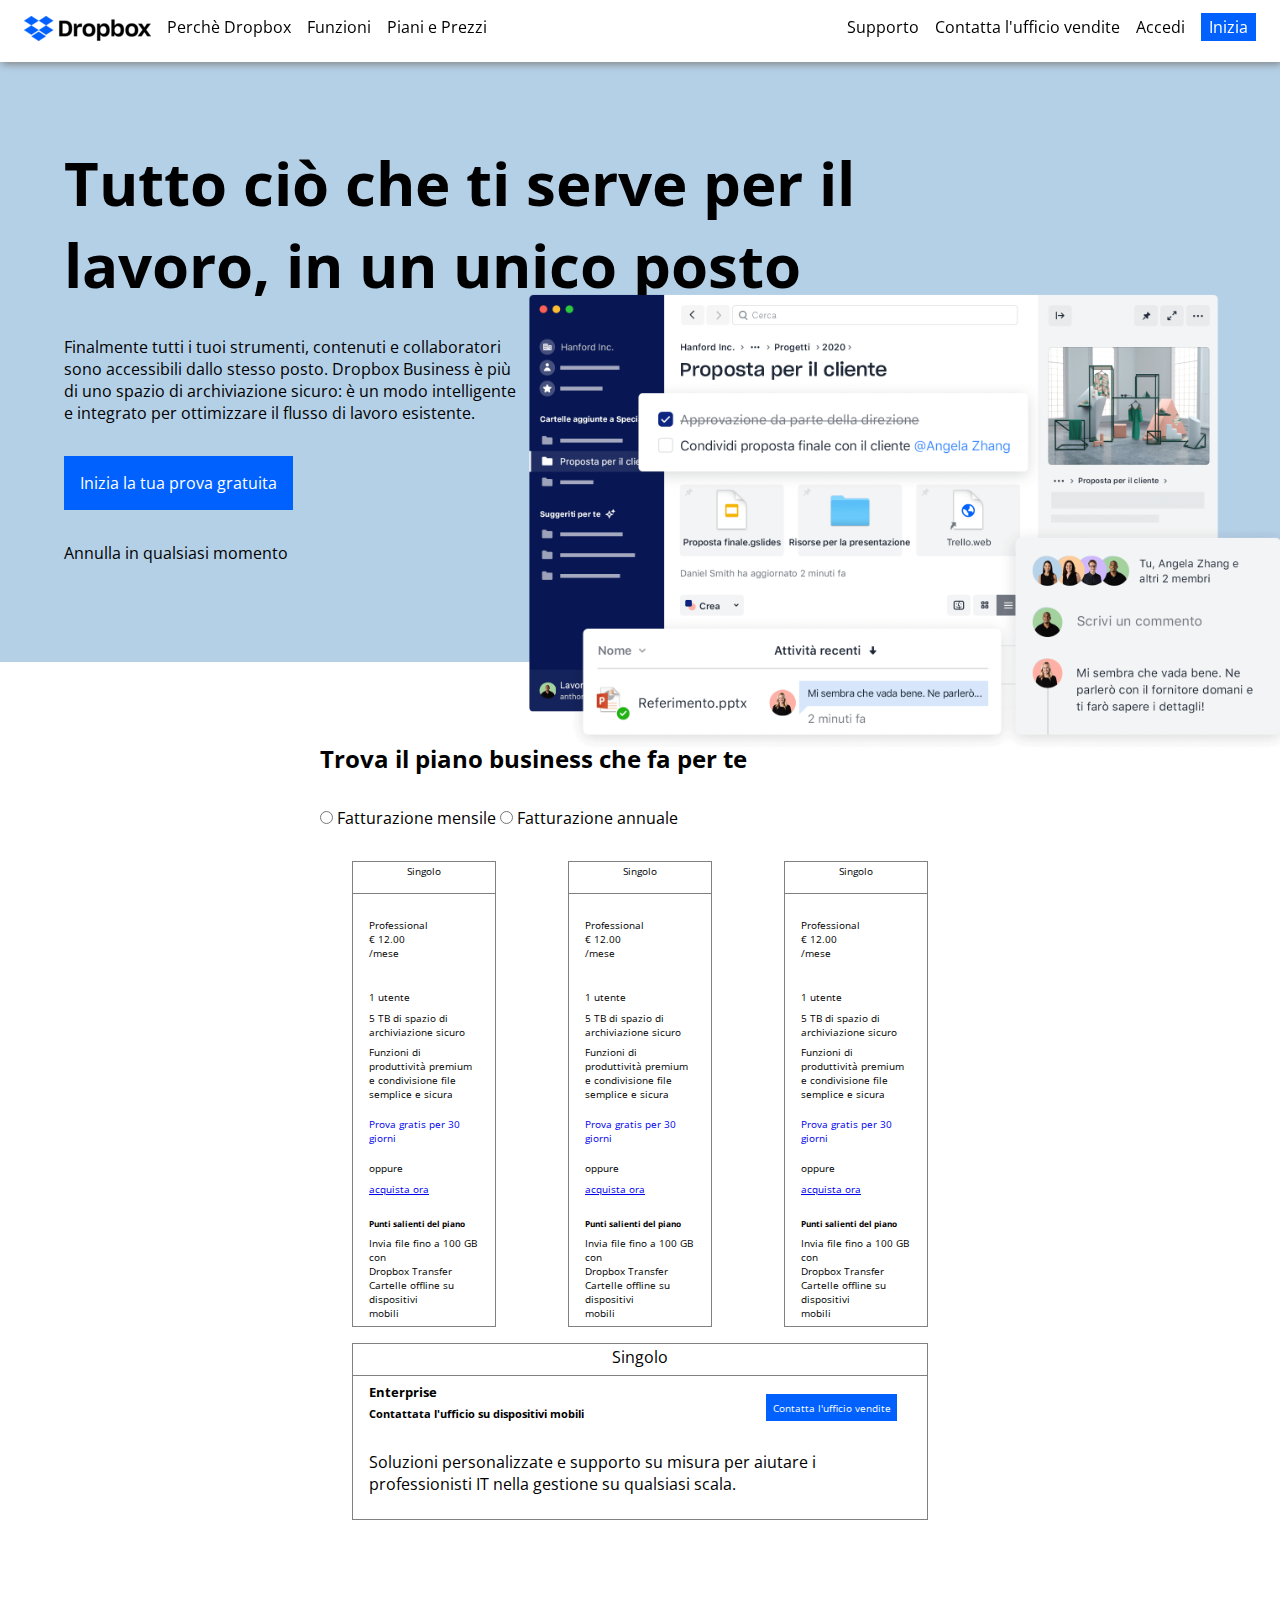
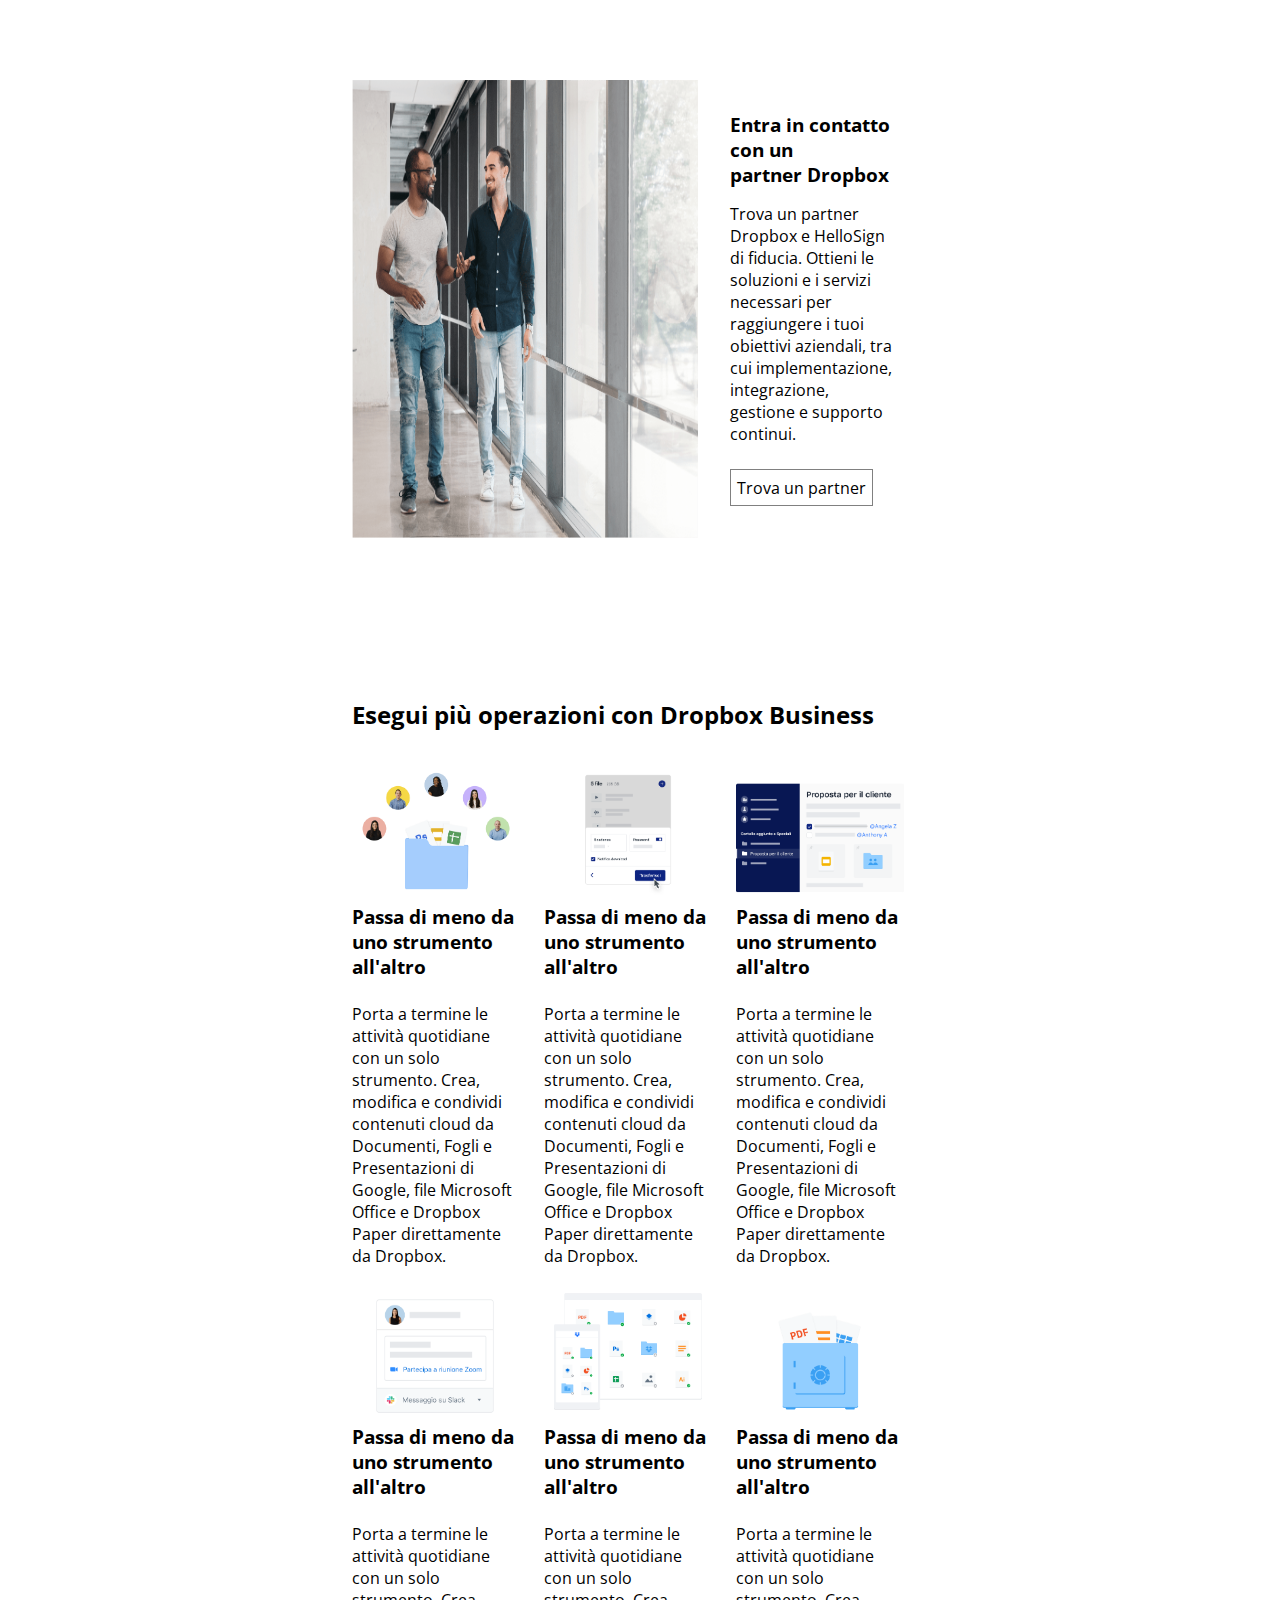
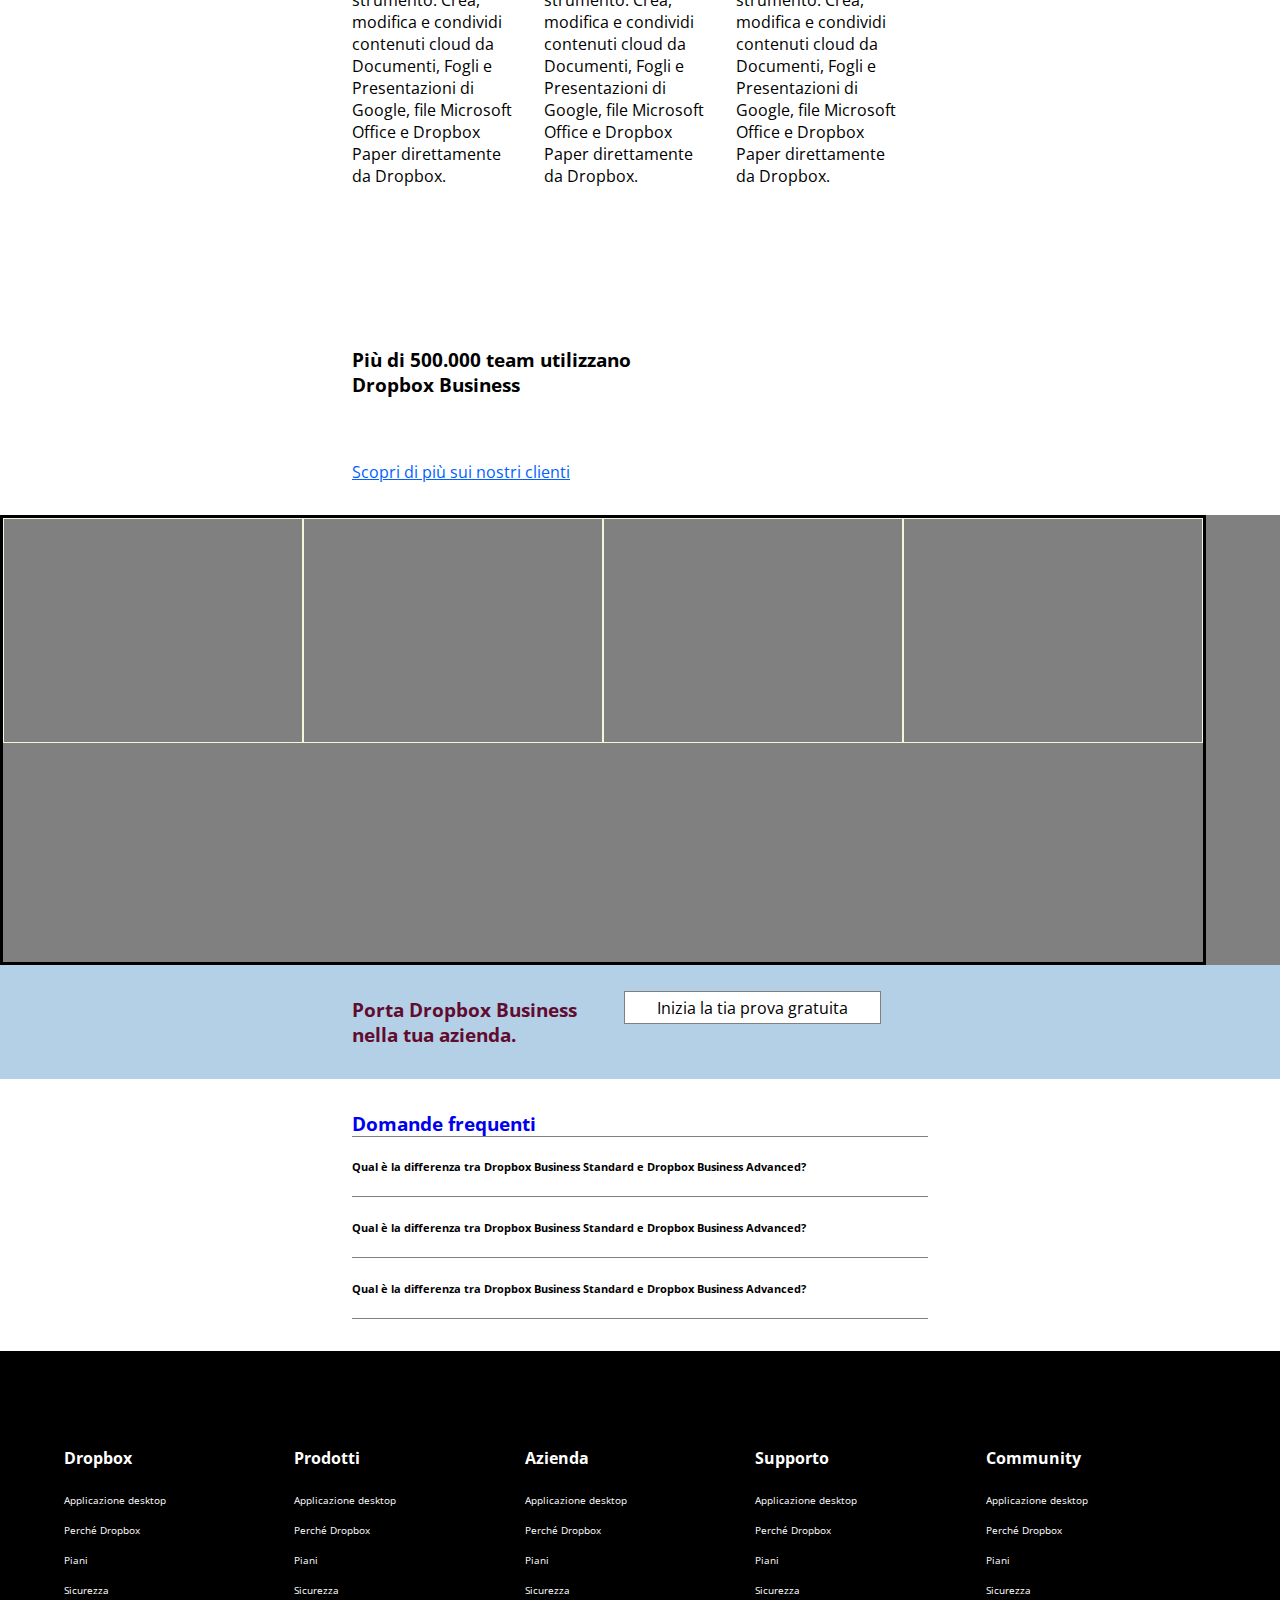
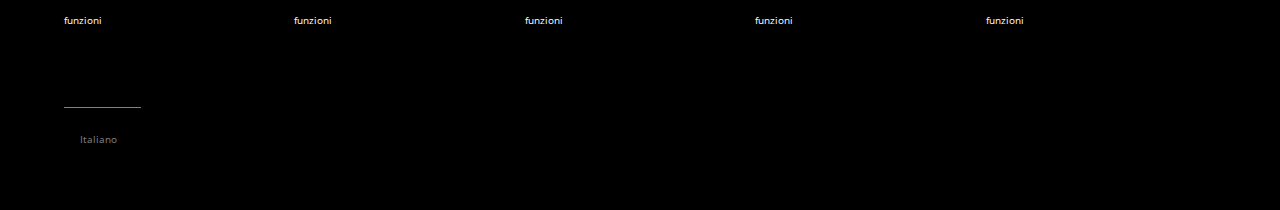
==== index.html @ c78cfcb3 "main🚩🧩✨_ better than previus worse than next (HOPEfully🌻)" ====
<!DOCTYPE html>
<html lang="en">
    <head>
        <meta charset="UTF-8">
        <meta http-equiv="X-UA-Compatible" content="IE=edge">
        <meta name="viewport" content="width=device-width, initial-scale=1.0">
        <link rel="preconnect" href="https://fonts.gstatic.com">
        <link
            href="https://fonts.googleapis.com/css2?family=Open+Sans:ital,wght@0,400;0,700;0,800;1,400&amp;display=swap"
            rel="stylesheet">
        <link rel="stylesheet"
            href="https://cdnjs.cloudflare.com/ajax/libs/font-awesome/6.3.0/css/all.min.css"
            integrity="sha512-SzlrxWUlpfuzQ+pcUCosxcglQRNAq/DZjVsC0lE40xsADsfeQoEypE+enwcOiGjk/bSuGGKHEyjSoQ1zVisanQ=="
            crossorigin="anonymous" referrerpolicy="no-referrer" />
        <link rel="stylesheet" href="./css/style.css">
        <title>Document</title>
    </head>
    <body class="">
        <header id="app_header">
            <div class="container-linkmenu d-flex">

                <nav class="menu-lf">
                    <ul class="listline d-flex">
                        <li><div class="logo">
                                <img src="./assets/img/logo-small.png" alt="">
                            </div></li>
                        <li class="underline"><a href="#">Perchè Dropbox</a></li>
                        <li class="underline"><a href="#">Funzioni</a></li>
                        <li class="underline"><a href="#">Piani e Prezzi</a></li>
                    </ul>
                </nav>
                <!-- menu left -->
                <nav class="menu-rg">
                    <ul class="listline d-flex">
                        <li class="underline"><a href="#">Supporto</a></li>
                        <li class="underline"><a href="#">Contatta l'ufficio
                                vendite</a></li>
                        <li class="underline"><a href="#">Accedi</a></li>
                        <li class="underline"><a href="#" class="btn-blue">Inizia</a></li>
                    </ul>

                </nav>
                <!-- menu right -->
            </div>
        </header>
        <!-- /#app_header -->

        <main id="app_main">
            <section class="jumbocolor">
                <div class="jumbotron">
                    <div class="one_place">
                        <h1>Tutto ciò che ti
                            serve per il <br>
                            lavoro, in un
                            unico posto</h1>
                    </div>
                    <!-- 1st title  -->

                    <div class="w40"><!-- container jumbotron and -->
                        <p>
                            Finalmente tutti i tuoi
                            strumenti, contenuti e
                            collaboratori sono accessibili
                            dallo stesso posto. Dropbox
                            Business è più di uno spazio
                            di archiviazione sicuro: è un
                            modo intelligente e
                            integrato per ottimizzare il
                            flusso di lavoro esistente.
                        </p>
                    </div>
                    <!-- w40 -->

                    <div class="call_to_action">
                        <a href="#" class="jumbobtn">
                            Inizia la tua prova gratuita
                        </a>
                        <a href="#" class="jumbolink">
                            Annulla in qualsiasi
                            momento
                        </a>
                    </div>
                    
                    <a href="#jumbolink"><i class="fas fa-arrow-down fa-3x fa-fw"></i></a>

                    <div class="w60">
                        <img src="./assets/img/jumbo.png" alt="">
                    </div>

                </div>
                <!-- jumbotron -->


            </section>

            <section class="business_plan">
                <nav class="choise_barr">
                    <h2>Trova il piano business che fa per te</h2>
                    <form class="btn_radio">
                        <input type="radio" value="HTML">
                        <label>Fatturazione mensile</label>
                        <input type="radio">
                        <label>Fatturazione annuale</label>
                    </form>
                </nav>
                <!-- choise radio button -->
            </section>
            <!-- section business plan -->

            <section class="business_cards">

                <div class="row">
                    <div class="col4">
                        <div class="card_4">
                            <div class="up_banner">
                                <ul>
                                    <li><i class="fa-solid fa-user"></i></li>
                                    <li>Singolo</li>
                                </ul>
                            </div>
                            <!-- up_banner -->

                            <div class="card_title">
                                <ul>
                                    <li>Professional</li>
                                    <li>€ 12.00</li>
                                    <li>/mese</li>
                                </ul>
                            </div>

                            <div class="middle_banner">
                                <ul>
                                    <li>1 utente</li>
                                    <li>5 TB di spazio di
                                        archiviazione sicuro
                                    </li>
                                    <li>Funzioni di
                                        produttività
                                        premium e
                                        condivisione file
                                        semplice e sicura
                                    </li>
                                </ul>

                                <div class="btn_card">
                                    <a href="#" class="btn btn-blue">Prova
                                        gratis per 30 giorni</a>
                                </div>

                                <div class="buy_now">
                                    <ul>
                                        <li>oppure</li>
                                        <li><a href="#">acquista ora</a></li>
                                        <li><div class="grayline"></div></li>
                                    </ul>
                                </div>
                            </div>
                            <!-- middle banner -->

                            <div class="points_plan">
                                <h5>Punti salienti del piano</h5>
                                <ul>
                                    <li>Invia file fino a 100 GB con <br>
                                        Dropbox Transfer</li>
                                    <li>Cartelle offline su dispositivi <br>
                                        mobili</li>
                                </ul>
                            </div>
                        </div>
                    </div>

                    <div class="col4">
                        <div class="card_4">
                            <div class="up_banner">
                                <ul>
                                    <li><i class="fa-solid fa-user"></i></li>
                                    <li>Singolo</li>
                                </ul>
                            </div>
                            <!-- up_banner -->

                            <div class="card_title">
                                <ul>
                                    <li>Professional</li>
                                    <li>€ 12.00</li>
                                    <li>/mese</li>
                                </ul>
                            </div>

                            <div class="middle_banner">
                                <ul>
                                    <li>1 utente</li>
                                    <li>5 TB di spazio di
                                        archiviazione sicuro
                                    </li>
                                    <li>Funzioni di
                                        produttività
                                        premium e
                                        condivisione file
                                        semplice e sicura
                                    </li>
                                </ul>

                                <div class="btn_card">
                                    <a href="#" class="btn btn-blue">Prova
                                        gratis per 30 giorni</a>
                                </div>

                                <div class="buy_now">
                                    <ul>
                                        <li>oppure</li>
                                        <li><a href="#">acquista ora</a></li>
                                        <li><div class="grayline"></div></li>
                                    </ul>
                                </div>
                            </div>
                            <!-- middle banner -->

                            <div class="points_plan">
                                <h5>Punti salienti del piano</h5>
                                <ul>
                                    <li>Invia file fino a 100 GB con <br>
                                        Dropbox Transfer</li>
                                    <li>Cartelle offline su dispositivi <br>
                                        mobili</li>
                                </ul>
                            </div>

                        </div>
                    </div>

                    <div class="col4">
                        <div class="card_4">
                            <div class="up_banner">
                                <ul>
                                    <li><i class="fa-solid fa-user"></i></li>
                                    <li>Singolo</li>
                                </ul>
                            </div>
                            <!-- up_banner -->

                            <div class="card_title">
                                <ul>
                                    <li>Professional</li>
                                    <li>€ 12.00</li>
                                    <li>/mese</li>
                                </ul>
                            </div>

                            <div class="middle_banner">
                                <ul>
                                    <li>1 utente</li>
                                    <li>5 TB di spazio di
                                        archiviazione sicuro
                                    </li>
                                    <li>Funzioni di
                                        produttività
                                        premium e
                                        condivisione file
                                        semplice e sicura
                                    </li>
                                </ul>

                                <div class="btn_card">
                                    <a href="#" class="btn btn-blue">Prova
                                        gratis per 30 giorni</a>
                                </div>

                                <div class="buy_now">
                                    <ul>
                                        <li>oppure</li>
                                        <li><a href="#">acquista ora</a></li>
                                        <li><div class="grayline"></div></li>
                                    </ul>
                                </div>
                            </div>
                            <!-- middle banner -->

                            <div class="points_plan">
                                <h5>Punti salienti del piano</h5>
                                <ul>
                                    <li>Invia file fino a 100 GB con <br>
                                        Dropbox Transfer</li>
                                    <li>Cartelle offline su dispositivi <br>
                                        mobili</li>
                                </ul>
                            </div>

                        </div>
                    </div>

                    <div class="col12">
                        <div class="card_12">
                            <div class="up_banner">
                                <ul>
                                    <li><i class="fa-solid fa-user"></i></li>
                                    <li>Singolo</li>
                                </ul>
                            </div>
                            <!-- up_banner -->

                            <div class="middle_banner">
                                <ul>
                                    <li><h5>Enterprise</h5></li>
                                    <li><div class="call_to_action">
                                            <a href="#" class="enterprise_btn">
                                                Contatta l'ufficio vendite
                                            </a>
                                        </div></li>
                                    <li><h6>Contattata l'ufficio su dispositivi
                                            mobili</h6>
                                    </li>
                                </ul>

                            </div>

                            <div class="solutions">Soluzioni personalizzate e
                                supporto su misura per aiutare i
                                professionisti IT nella gestione su qualsiasi
                                scala.
                            </div>
                        </div>
                    </div>
                </div>
                <!-- GRID -->

                <div class="partner d-flex">
                    <img src="./assets/img/partner.png" alt="">
                    <div id="jumbolink">
                        <h3>Entra in contatto con un<br> partner Dropbox</h3>
                        <span>
                            Trova un partner
                            Dropbox e HelloSign di
                            fiducia. Ottieni le
                            soluzioni e i servizi
                            necessari per
                            raggiungere i tuoi
                            obiettivi aziendali, tra cui
                            implementazione,
                            integrazione, gestione e
                            supporto continui.
                        </span>
                        <a href="#" class="partner_btn">
                            Trova un partner
                        </a>
                    </div>
                </div>

                <section class="operation_db">
                    <h2>Esegui più operazioni con Dropbox Business</h2>
                    <div class="more_operations d-flex">
                        <div class="pass_less">
                            <div class="card_pl">
                                <div>
                                    <img
                                        src="./assets/img/business-feature-switching-tools.png"
                                        alt="">
                                </div>
                                <h3>Passa di meno da
                                    uno strumento
                                    all'altro
                                </h3>
                                <p>Porta a termine le attività
                                    quotidiane con un solo
                                    strumento. Crea, modifica e
                                    condividi contenuti cloud da
                                    Documenti, Fogli e
                                    Presentazioni di Google, file
                                    Microsoft Office e Dropbox
                                    Paper direttamente da
                                    Dropbox.
                                </p>
                            </div>
                        </div>
                        <!-- 1st column -->

                        <div class="pass_less">
                            <div class="card_pl">
                                <div>
                                    <img
                                        src="./assets/img/business-feature-send-files-it.png"
                                        alt="">
                                </div>
                                <h3>Passa di meno da
                                    uno strumento
                                    all'altro
                                </h3>
                                <p>Porta a termine le attività
                                    quotidiane con un solo
                                    strumento. Crea, modifica e
                                    condividi contenuti cloud da
                                    Documenti, Fogli e
                                    Presentazioni di Google, file
                                    Microsoft Office e Dropbox
                                    Paper direttamente da
                                    Dropbox.
                                </p>
                            </div>
                        </div>
                        <!-- 2nd column -->

                        <div class="pass_less">
                            <div class="card_pl">
                                <div>
                                    <img
                                        src="./assets/img/business-feature-coordinate-it.png"
                                        alt="">
                                </div>
                                <h3>Passa di meno da
                                    uno strumento
                                    all'altro
                                </h3>
                                <p>Porta a termine le attività
                                    quotidiane con un solo
                                    strumento. Crea, modifica e
                                    condividi contenuti cloud da
                                    Documenti, Fogli e
                                    Presentazioni di Google, file
                                    Microsoft Office e Dropbox
                                    Paper direttamente da
                                    Dropbox.
                                </p>
                            </div>
                        </div>
                        <!-- 3rd column -->

                        <div class="pass_less">
                            <div class="card_pl">
                                <div>
                                    <img
                                        src="./assets/img/business-feature-integrations-it.png"
                                        alt="">
                                </div>
                                <h3>Passa di meno da
                                    uno strumento
                                    all'altro
                                </h3>
                                <p>Porta a termine le attività
                                    quotidiane con un solo
                                    strumento. Crea, modifica e
                                    condividi contenuti cloud da
                                    Documenti, Fogli e
                                    Presentazioni di Google, file
                                    Microsoft Office e Dropbox
                                    Paper direttamente da
                                    Dropbox.
                                </p>
                            </div>
                        </div>
                        <!-- 4th column -->

                        <div class="pass_less">
                            <div class="card_pl">
                                <div>
                                    <img
                                        src="./assets/img/business-feature-multi-device.png"
                                        alt="">
                                </div>
                                <h3>Passa di meno da
                                    uno strumento
                                    all'altro
                                </h3>
                                <p>Porta a termine le attività
                                    quotidiane con un solo
                                    strumento. Crea, modifica e
                                    condividi contenuti cloud da
                                    Documenti, Fogli e
                                    Presentazioni di Google, file
                                    Microsoft Office e Dropbox
                                    Paper direttamente da
                                    Dropbox.
                                </p>
                            </div>
                        </div>
                        <!-- 5th column -->

                        <div class="pass_less">
                            <div class="card_pl">
                                <div>
                                    <img
                                        src="./assets/img/business-feature-security.png"
                                        alt="">
                                </div>
                                <h3>Passa di meno da
                                    uno strumento
                                    all'altro
                                </h3>
                                <p>Porta a termine le attività
                                    quotidiane con un solo
                                    strumento. Crea, modifica e
                                    condividi contenuti cloud da
                                    Documenti, Fogli e
                                    Presentazioni di Google, file
                                    Microsoft Office e Dropbox
                                    Paper direttamente da
                                    Dropbox.
                                </p>
                            </div>
                        </div>
                        <!-- 6th column -->
                    </div>
                </section>


                <div class="fivehundredthousen_team">
                    <ul class="listline">
                        <li><h3>Più di 500.000 team
                                utilizzano <br> Dropbox Business</h3></li>
                        <li><a href="#">Scopri di più sui nostri clienti</a></li>
                    </ul>
                </div>
                <!-- banner 500.000 team -->

            </section>
            <!-- section business cards -->

            <section class="brands_card">

                <section class="brands_lf d-flex">
                    <div class="left_bn">
                        <div></div>
                    </div>
                    <div class="left_bn">
                        <div></div>
                    </div>
                    <div class="left_bn">
                        <div></div>
                    </div>
                    <div class="left_bn">
                        <div></div>
                    </div>
                </section>

            </section>







            <section class="jumbottom">
                <div class="brands">
                    <div class="brand">
                        <div class="square">

                        </div>
                    </div>
                </div>

            </section>
            <!-- jumbottom brands -->

            <section class="bring_db">

                <div class="business_cards your_company d-flex">
                    <h3>Porta Dropbox
                        Business <br> nella
                        tua azienda.
                    </h3>
                    <div class="company_btn">
                        <a href="#" class="">Inizia la tia prova
                            gratuita
                        </div>
                    </div>

                </section>
                <!-- underBRANDs -->

                <section class="business_cards">
                    <div class="dropdown">
                        <h3>Domande frequenti</h3>

                        <div class="fst_dd">
                            <div class="front d-flex">
                                <div><h5>Qual è la differenza tra Dropbox
                                        Business
                                        Standard e Dropbox Business Advanced?</h5></div>
                                <div><i class="fa-sharp fa-solid
                                        fa-chevron-down"></i></div>
                            </div>
                            <!--1st DROPDOWNmenu -->

                            <div class="hover_fst_dd">
                                <div class="fst_dd">
                                    <div><h5>Qual è la differenza tra Dropbox
                                            Business
                                            Standard e Dropbox Business
                                            Advanced?</h5></div>
                                    <div><i class="fa-solid fa-chevron-up"></i></div>
                                </div>
                                <div>
                                    Lorem, ipsum dolor sit amet consectetur
                                    adipisicing elit. Reiciendis, mollitia
                                    omnis,
                                    fugit exercitationem modi quibusdam
                                    laudantium
                                    distinctio quos ex quia accusantium animi
                                    fugiat
                                    esse illo explicabo ratione sapiente error.
                                    Perspiciatis.
                                </div>
                            </div>
                        </div>
                        <!-- 1st HOVER -->

                        <div class="snd_dd">
                            <div class="front d-flex">
                                <div><h5>Qual è la differenza tra Dropbox
                                        Business
                                        Standard e Dropbox Business Advanced?</h5></div>
                                <div><i class="fa-sharp fa-solid
                                        fa-chevron-down"></i></div>
                            </div>
                            <!--1st DROPDOWNmenu -->

                            <div class="hover_snd_dd">
                                <div class="snd_dd">
                                    <div><h5>Qual è la differenza tra Dropbox
                                            Business
                                            Standard e Dropbox Business
                                            Advanced?</h5></div>
                                    <div><i class="fa-solid fa-chevron-up"></i></div>
                                </div>
                                <div>
                                    Lorem, ipsum dolor sit amet consectetur
                                    adipisicing elit. Reiciendis, mollitia
                                    omnis,
                                    fugit exercitationem modi quibusdam
                                    laudantium
                                    distinctio quos ex quia accusantium animi
                                    fugiat
                                    esse illo explicabo ratione sapiente error.
                                    Perspiciatis.
                                </div>
                            </div>
                        </div>
                        <!-- 2nd HOVER -->

                        <div class="trd_dd">
                            <div class="front d-flex">
                                <div><h5>Qual è la differenza tra Dropbox
                                        Business
                                        Standard e Dropbox Business Advanced?</h5></div>
                                <div><i class="fa-sharp fa-solid
                                        fa-chevron-down"></i></div>
                            </div>
                            <!--1st DROPDOWNmenu -->

                            <div class="hover_trd_dd">
                                <div class="trd_dd">
                                    <div><h5>Qual è la differenza tra Dropbox
                                            Business
                                            Standard e Dropbox Business
                                            Advanced?</h5></div>
                                    <div><i class="fa-solid fa-chevron-up"></i></div>
                                </div>
                                <div>
                                    Lorem, ipsum dolor sit amet consectetur
                                    adipisicing elit. Reiciendis, mollitia
                                    omnis,
                                    fugit exercitationem modi quibusdam
                                    laudantium
                                    distinctio quos ex quia accusantium animi
                                    fugiat
                                    esse illo explicabo ratione sapiente error.
                                    Perspiciatis.
                                </div>
                            </div>
                        </div>
                        <!-- 3rd HOVER -->

                    </div>
                </section>

            </main>
            <!-- /#app_main -->

            <footer id="app_footer">
                <section class="container_footer">
                    <div class="row">
                        <div class="col4">
                            <div class="item">
                                <h4>Dropbox</h4>
                                <ul class="listline">
                                    <li><a href="#"></a>Applicazione desktop</li>
                                    <li> <a href="#"></a>Perché Dropbox </li>
                                    <li> <a href="#"></a>Piani</li>
                                    <li><a href="#"></a>Sicurezza</li>
                                    <li><a href="#"></a>funzioni</li>
                                </ul>
                            </div>
                        </div>
                        <!-- 1st column -->
                        <div class="col4">
                            <div class="item">
                                <h4>Prodotti</h4>
                                <ul class="listline">
                                    <li><a href="#"></a>Applicazione desktop</li>
                                    <li> <a href="#"></a>Perché Dropbox </li>
                                    <li> <a href="#"></a>Piani</li>
                                    <li><a href="#"></a>Sicurezza</li>
                                    <li><a href="#"></a>funzioni</li>
                                </ul>
                            </div>
                        </div>
                        <!-- 2nd column -->

                        <div class="col4">
                            <div class="item">
                                <h4>Azienda</h4>
                                <ul class="listline">
                                    <li><a href="#"></a>Applicazione desktop</li>
                                    <li> <a href="#"></a>Perché Dropbox </li>
                                    <li> <a href="#"></a>Piani</li>
                                    <li><a href="#"></a>Sicurezza</li>
                                    <li><a href="#"></a>funzioni</li>
                                </ul>
                            </div>
                        </div>
                        <!-- 3rd column -->

                        <div class="col4">
                            <div class="item">
                                <h4>Supporto</h4>
                                <ul class="listline">
                                    <li><a href="#"></a>Applicazione desktop</li>
                                    <li> <a href="#"></a>Perché Dropbox </li>
                                    <li> <a href="#"></a>Piani</li>
                                    <li><a href="#"></a>Sicurezza</li>
                                    <li><a href="#"></a>funzioni</li>
                                </ul>
                            </div>
                        </div>
                        <!-- 4th column -->

                        <div class="col4">
                            <div class="item">
                                <h4>Community</h4>
                                <ul class="listline">
                                    <li><a href="#"></a>Applicazione desktop</li>
                                    <li> <a href="#"></a>Perché Dropbox </li>
                                    <li> <a href="#"></a>Piani</li>
                                    <li><a href="#"></a>Sicurezza</li>
                                    <li><a href="#"></a>funzioni</li>
                                </ul>
                            </div>
                        </div>
                        <!-- 5th column -->

                    </div>

                    <section class="footer_bottom">
                        <div class="italian">
                            <ul class="listline d-flex">
                                <li><i class="fa-solid fa-earth-americas"></i></i></li>
                            <li><a href="">Italiano <i class="fa-solid
                                        fa-caret-up"></i></a></li>
                        </ul>
                    </div>
                </section>
                <!-- bottom footer -->

            </section>

        </footer>
        <!-- /#app_footer -->
    </body>
</html>
---- css/style.css ----
/* #region Utility */
* {
    margin: 0;
    padding: 0;
    box-sizing: border-box;
}

body {
    font-family: 'Open Sans', sans-serif;
}

.d-flex {
    display: flex;
}

:root {
    --ds-btn: #0061ff;
    --ds-primary: #b4d0e7;
    --ds-light: #ffffff;
    --ds-txtbanner: #610c2f;
    --ds-designt: #a2d39b;
    --ds-asu: #61082b;
    --ds-uf: #0093ce;
    --ds-topps: #ff1c1c;
    --ds-wbr: #d5001f;
    --ds-hearts: #b4d0e7;
    --ds-lonely: #0d2481;
    --ds-clear: #ffd830;
}

a {
    text-decoration: none;
}

a>i {
    color: black;
}


/* #endregion Utility */
/* #region DEBUG */

.dbg>header {
    background-color: chartreuse;
}

.dbg .jumbotron {
    background-color: darkcyan;
    height: 500px;
}

.dbg .jumbo_text {
    background-color: green;
}

.dbg .business_plan {
    background-color: cornflowerblue;
    border-bottom: 2px solid red;
}

.dbg .col4 {
    background-color: deepskyblue;
    width: 50%;
    border-left: 2px solid black;
    border-bottom: 2px solid black;
    padding: 2rem;
}

.dbg .office {
    background-color: aqua;
    width: 100%;
    border-left: 2px solid black;
    border-bottom: 2px solid black;
    padding: 2rem;
}

.dbg .card {
    width: 200px;
    height: 500px;
    background-color: deeppink;
    opacity: 0.5;
}

.dbg .office_card {
    width: auto;
    height: 200px;
    background-color: deeppink;
    opacity: 0.5;
}

.dbg .item80 {
    background-color: mediumvioletred;
    height: 400px;
    width: 60%;
    border-left: 2px solid black;
    border-bottom: 2px solid black;
}

.dbg .item20 {
    background-color: fuchsia;
    width: 40%;
    border-left: 2px solid black;
    border-bottom: 2px solid black;
}

.dbg .pass_less {
    background-color: deepskyblue;
    width: 33.33%;
    border-left: 2px solid black;
    border-bottom: 2px solid black;
    padding: 2rem;
}

.dbg .image {
    background-color: purple;
    width: auto;
    height: 100px;
}

.dbg .jumbottom {
    background-color: cadetblue;
    height: 500px;
}

.dbg .bring_db {
    background-color: mediumslateblue;
    height: 200px;
    padding: 2rem;
}


/* #endregion DEBUG */

/* #region common HEADER */

#app_header {
    position: sticky;
    top: 0;
    left: 0;
    z-index: 10000;
    padding: 1rem 1.5rem;
    background-color: var(--ds-light);
    box-shadow: 2px 2px 8px gray;
}

.underline {
    position: relative;
    display: inline-block;
}

.underline::before {
    content: "";
    position: absolute;
    height: 2px;
    width: 0;
    left: 0;
    bottom: 0;
    background-color: var(--ds-btn);
    transition: opacity 300ms, transform 0.5s;
}

.underline:hover::before {
    width: 100%;
    transform: translate3d(0, 0.2em, 0);
}

.logo {
    gap: 2px;
}

.container-linkmenu {
    width: 100%;
    margin: auto;
    color: black;
    justify-content: space-between;
}

.listline {
    list-style: none;
    gap: 1rem;
    text-decoration: none;
}

.menu-rg {
    right: 0;
}

.menu-lf a {
    color: black;
}

.menu-rg a {
    color: black;
}

.menu-rg .btn-blue {
    background-color: var(--ds-btn);
    color: var(--ds-light);
    padding: 0.2rem 0.5rem;
    font-size: 1rem;
}

/* #endregion common */

/* #region common MAIN */

.textcenter {
    text-align: center;
}

.container_jumbo {
    max-width: 1152px;
    margin: auto;
}

.one_place {
    max-width: 1152px;
    margin: auto;
    font-size: 30px;
    padding-top: 5rem;
    margin-bottom: 30px;
}

.jumbocolor {
    background-color: var(--ds-primary);
    height: 600px;
}

.jumbotron {
    position: relative;
    max-width: 1152px;
    margin: auto;
    padding-top: 0;
    position: relative;
    height: 600px;
}

.w40 {
    width: 40%;
    margin-bottom: 2rem;
}

.call_to_action .jumbobtn {
    display: inline-block;
    color: var(--ds-light);
    margin-bottom: 2rem;
    background-color: var(--ds-btn);
    padding: 1rem;
}

.call_to_action .jumbolink {
    display: block;
    color: black;
    margin-bottom: 5rem;
}


.jumbotron img {
    width: 70%;
    position: absolute;
    right: -87px;
    top: 232px;
}


/* .jumbotron img{
    position: absolute;
    left: 0;
    bottom: 0;
} */

.business_plan {
    width: 50%;
    margin: auto;
    margin-top: 5rem;
}

.btn_radio {
    margin-top: 2rem;
}

.business_cards {
    margin: auto;
    width: 50%;
    padding: 2rem;
}

.row {
    display: flex;
    flex-wrap: wrap;
    justify-content: space-between;
}

.col4 {
    width: calc((100% / 12) * 3);
}

.col12 {
    width: 100%;
}

.card_4 {
    border: 1px solid gray;
    width: 100%;
    font-size: 10px;
}

.up_banner {
    height: 2rem;
    border-bottom: 1px solid gray;
    padding: 2px;
    align-items: center;
}

.up_banner ul {
    list-style: none;
    display: flex;
    width: auto;
    justify-content: center;
}

.middle_banner ul {
    list-style: none;
    width: auto;
}

.card_title ul {
    list-style: none;
    padding: 1.5rem 1rem;
}

.middle_banner li {
    margin: 0.4rem 1rem;
}

.btn_card {
    margin: 1rem;
}

.buy_now a {
    display: flex;
    text-decoration: underline;
    margin-bottom: ;
}

.grayline {
    width: 10px;
    height: 10px;
    margin-bottom: 4px solid gray;
}

.points_plan ul {
    list-style: none;
    margin: 0.4rem 1rem;
}

.points_plan h5 {
    list-style: none;
    margin: 0.4rem 1rem;
}

.card_12 {
    border: 1px solid gray;
    width: 100%;
    margin-top: 1rem;
    position: relative;
}

.solutions {
    padding: 1.5rem 1rem;
}

.call_to_action .enterprise_btn {
    position: absolute;
    top: 50px;
    right: 30px;
    padding: 0.4rem;
    background-color: var(--ds-btn);
    color: var(--ds-light);
    font-size: 10px;
}

.partner {
    margin-top: 10rem;
    margin-bottom: 2rem;
    width: 100%;
}

.partner img {
    width: 60%;
}

.partner div {
    padding: 2rem 2rem;
}

.partner h3 {
    margin-bottom: 1rem;
}

.partner_btn {
    display: inline-block;
    color: black;
    margin-top: 1.5rem;
    background-color: var(--ds-light);
    padding: 0.4rem;
    border: 1px solid gray;
}

.operation_db {
    margin-top: 10rem;
}

.more_operations {
    flex-wrap: wrap;
    margin-top: 1rem;
    margin-bottom: 10rem;
}

.pass_less {
    width: calc((100% / 12) * 4);
    padding-right: 1.5rem;
    padding-top: 1rem;
}

.pass_less img {
    width: 100%;
}

.pass_less h3 {
    margin-bottom: 1.5rem;
}

.fivehundredthousen_team a {
    text-decoration: underline;
    color: var(--ds-btn);
}

.fivehundredthousen_team h3 {
    margin-bottom: 4rem;
}

.brands_card {
    background-color: gray;
    height: 50vh;
    display: flex;
    flex-wrap: wrap;
}

.brands_lf {
    display: flex;
    flex-wrap: wrap;
    height: 100%;
    justify-content: center;
    border: 3px solid black;
}

.left_bn{
    width: 300px;
    height: 25vh;
    border: 1px solid beige;
}


/* .left_bn {
    display: grid;
    grid-template-columns: 1fr 1fr 1fr 1fr;
    grid-gap: 5px;
}

.left_bn div {
    background-color: red;
} */


.bring_db {
    background-color: var(--ds-primary);
}

.your_company {
    justify-content: space-between;
}

.your_company h3 {
    color: var(--ds-txtbanner);
}

.company_btn a {
    color: black;
    background-color: var(--ds-light);
    border: 1px solid gray;
    padding: 0.3rem 2rem;
}


.dropdown {
    display: block;
}

.fst_dd {
    color: black;
    justify-content: space-between;
    padding: 1.4rem 0rem;
    border-top: 1px solid gray;
    border-bottom: 1px solid gray;
    padding-right: 2rem;
    align-items: baseline;
    font-size: 13px;
}

.snd_dd {
    color: black;
    justify-content: space-between;
    padding: 1.4rem 0rem;
    padding-right: 2rem;
    align-items: baseline;
    font-size: 13px;
}

.trd_dd {
    color: black;
    justify-content: space-between;
    padding: 1.4rem 0rem;
    border-top: 1px solid gray;
    border-bottom: 1px solid gray;
    padding-right: 2rem;
    align-items: baseline;
    font-size: 13px;
}

.front {
    justify-content: space-between;
}

/* #region 1st DROPDOWNmenu */
.hover_fst_dd .fst_dd {
    border: 0;
}

.hover_fst_dd {
    color: black;
    font-size: 13px;
    margin-top: 2rem;
}

.fst_dd .hover_fst_dd {
    display: none;
}

.fst_dd:hover .fst_dd {
    display: none;
}

.fst_dd:hover .hover_fst_dd {
    display: block;
}

/* #endregion 1st DROPDOWNmenu */

/* #region 2nd DROPDOWNmenu */
.hover_snd_dd .snd_dd {
    border: 0;
}

.hover_snd_dd {
    color: black;
    font-size: 13px;
    margin-top: 2rem;
}

.snd_dd .hover_snd_dd {
    display: none;
}

.snd_dd:hover .snd_dd {
    display: none;
}

.snd_dd:hover .hover_snd_dd {
    display: block;
}

/* #endregion 2nd DROPDOWNmenu */

/* #region 3rd DROPDOWNmenu */
.hover_trd_dd .trd_dd {
    border: 0;
}

.hover_trd_dd {
    color: black;
    font-size: 13px;
    margin-top: 2rem;
}

.trd_dd .hover_trd_dd {
    display: none;
}

.trd_dd:hover .trd_dd {
    display: none;
}

.trd_dd:hover .hover_trd_dd {
    display: block;
}

/* #endregion 2nd DROPDOWNmenu */


/* #endregion common MAIN */

/* #reagion common FOOTER */

#app_footer {
    background-color: black;
    padding: 3rem;
    color: white;
}

.container_footer {
    max-width: 1152px;
    margin: auto;
    padding-top: 0;
    margin-top: 3rem;
}

.container_footer .row {
    flex-wrap: nowrap;
}

.container_footer h4 {
    padding-bottom: 1.5rem;
    color: var(--ds-light);
}

.container_footer li {
    padding-bottom: 1rem;
    font-size: 10px;
}

.italian {
    border-top: 1px solid gray;
    width: calc((100% / 30) * 2);
    margin-top: 4rem;
    padding-top: 1.5rem;
}

.footer_bottom .italian a,
.footer_bottom .italian i {
    color: gray;
}


/* #endregion common FOOTER */
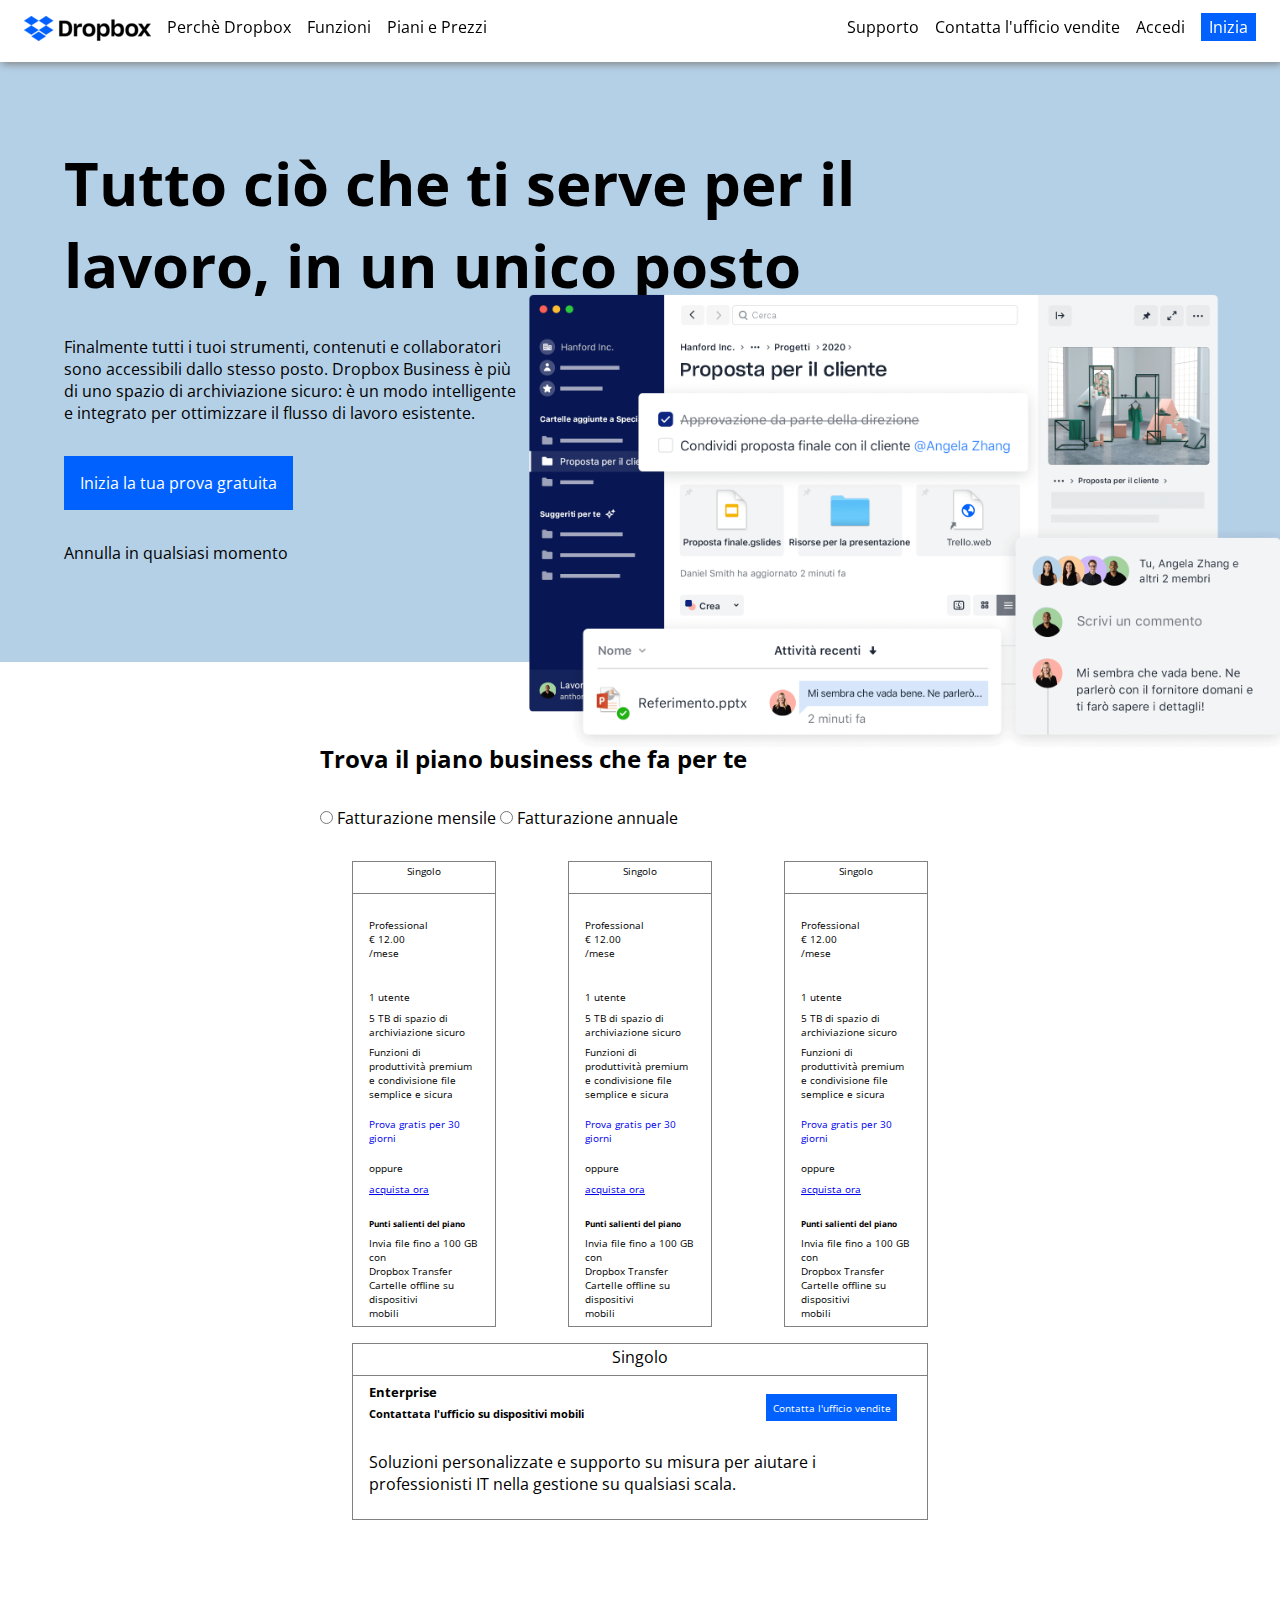
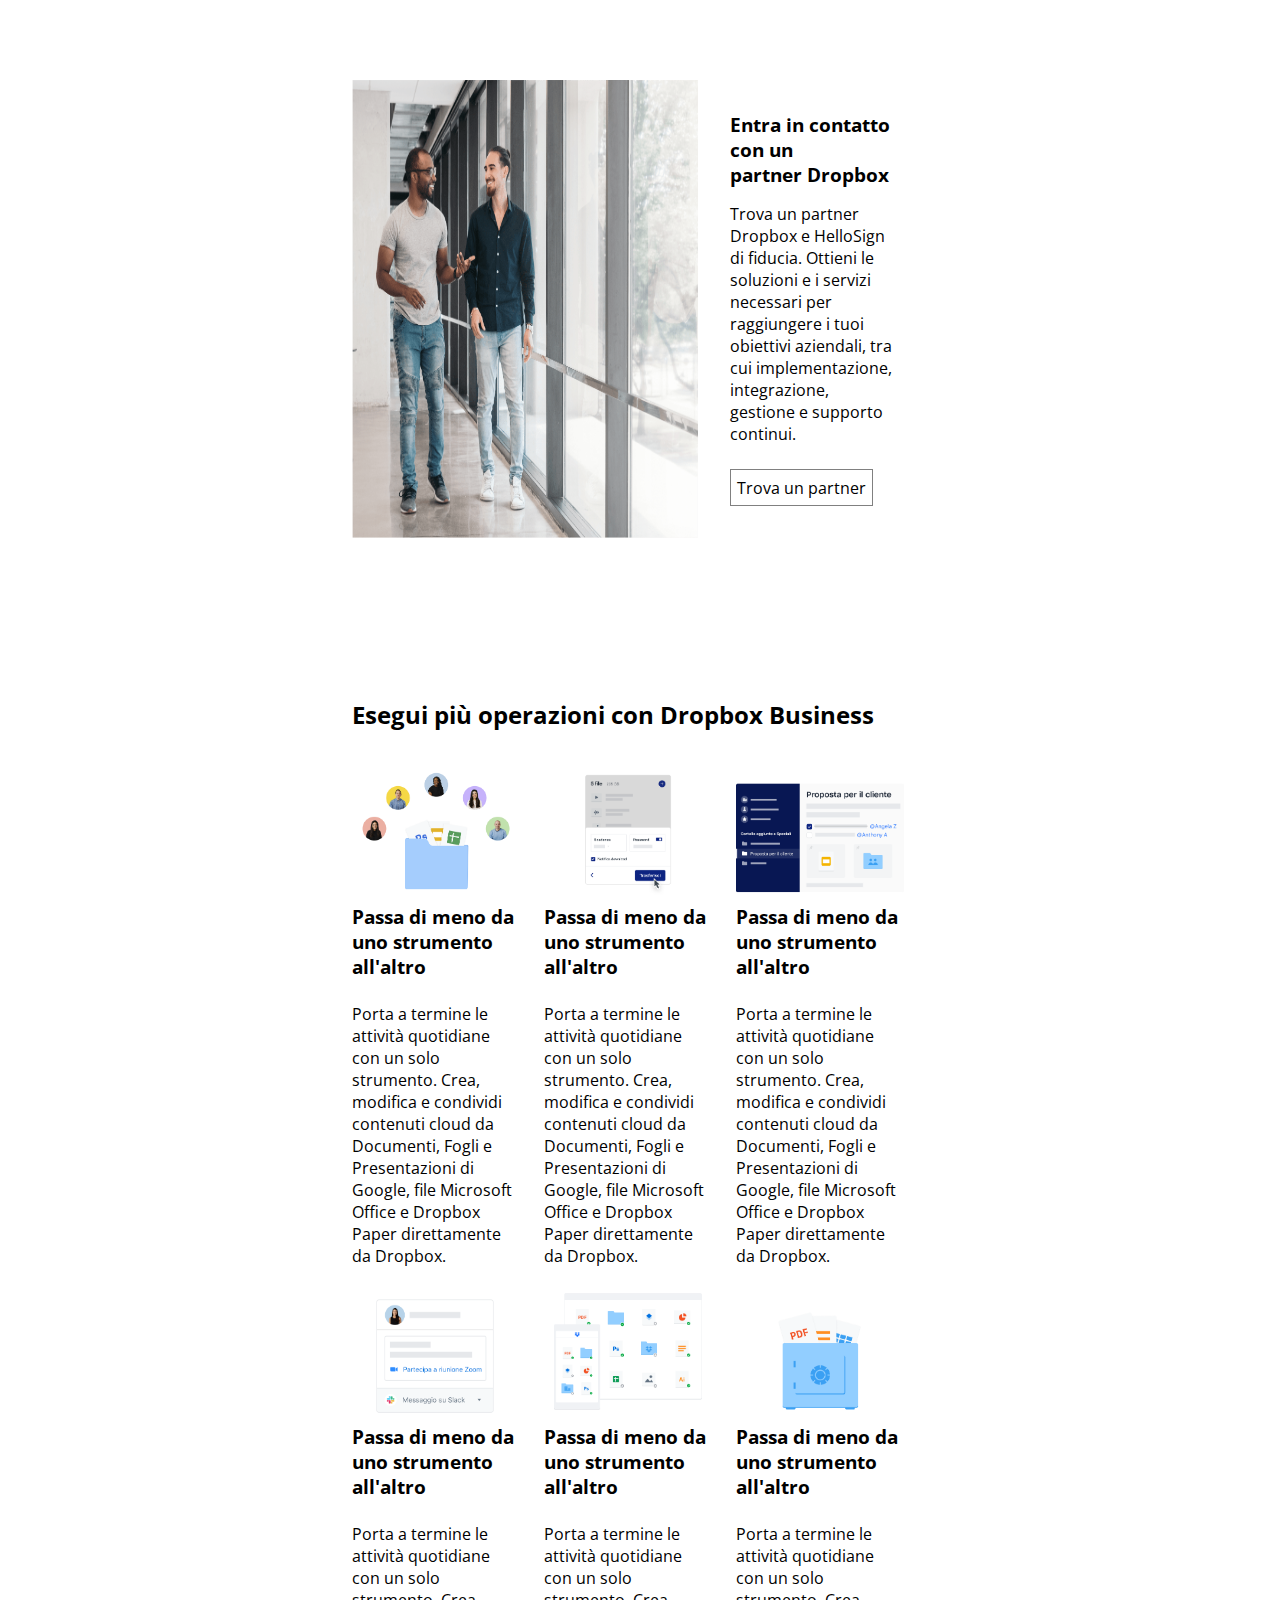
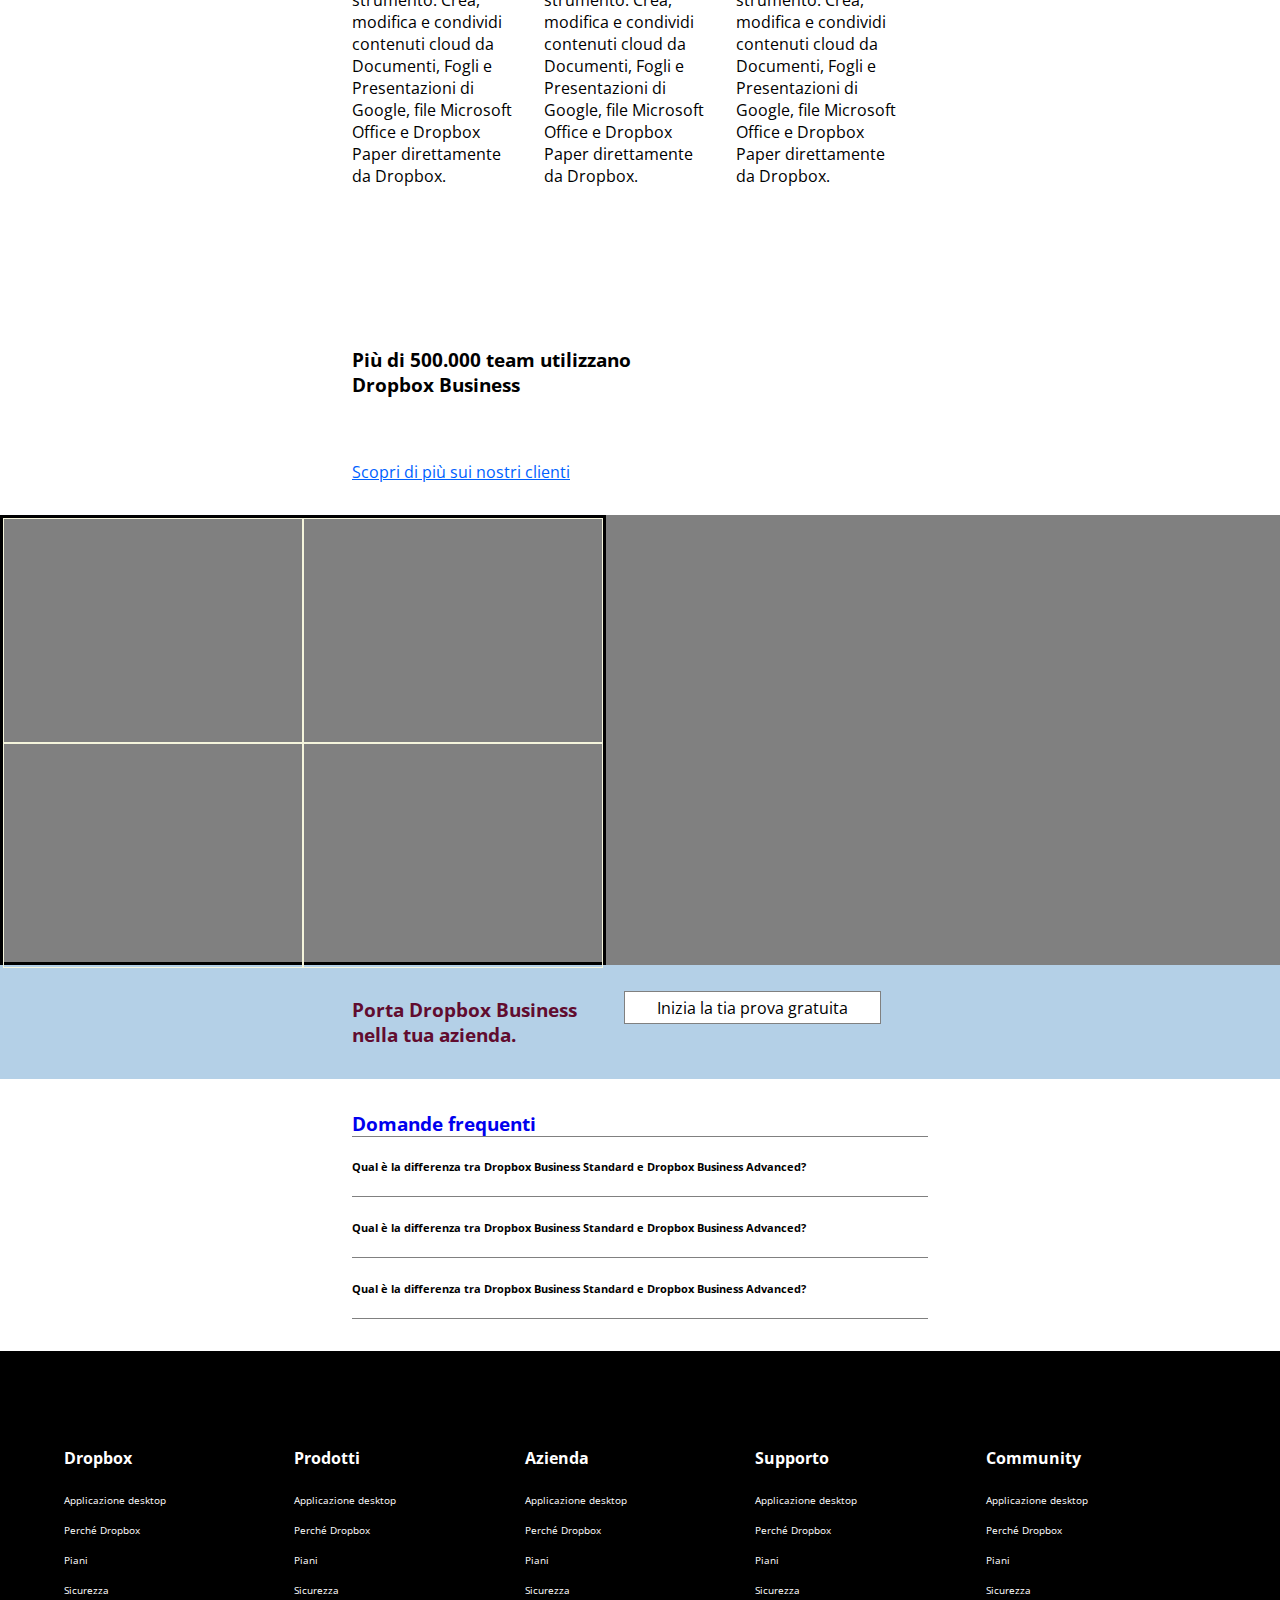
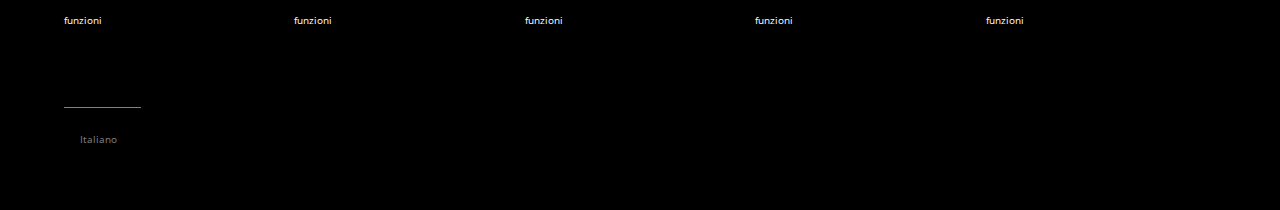
==== commit 29f986a9: "main: 🚩⚠️FLAXwrap DOESN'T works_ jamming wrap" ====
--- a/index.html
+++ b/index.html
@@ -80,8 +80,9 @@
                             momento
                         </a>
                     </div>
-                    
-                    <a href="#jumbolink"><i class="fas fa-arrow-down fa-3x fa-fw"></i></a>
+
+                    <a href="#jumbolink"><i class="fas fa-arrow-down fa-3x
+                            fa-fw"></i></a>
 
                     <div class="w60">
                         <img src="./assets/img/jumbo.png" alt="">
@@ -514,21 +515,35 @@
             </section>
             <!-- section business cards -->
 
-            <section class="brands_card">
+            <section class="brands_card d-flex">
 
                 <section class="brands_lf d-flex">
-                    <div class="left_bn">
-                        <div></div>
-                    </div>
-                    <div class="left_bn">
-                        <div></div>
-                    </div>
-                    <div class="left_bn">
-                        <div></div>
-                    </div>
-                    <div class="left_bn">
-                        <div></div>
-                    </div>
+                    <section class="brands_lf_up">
+                        <div class="left_bn">
+                            <div>
+
+                            </div>
+                        </div>
+                        <div class="left_bn">
+                            <div>
+
+                            </div>
+                        </div>
+                    </section>
+
+                    <section class="brands_lf_down">
+                        <div class="left_bn">
+                            <div>
+
+                            </div>
+                        </div>
+                        <div class="left_bn">
+                            <div>
+                                
+                            </div>
+                        </div>
+
+                    </section>
                 </section>
 
             </section>
--- a/css/style.css
+++ b/css/style.css
@@ -443,15 +443,11 @@
 .brands_card {
     background-color: gray;
     height: 50vh;
-    display: flex;
-    flex-wrap: wrap;
 }
 
 .brands_lf {
-    display: flex;
     flex-wrap: wrap;
     height: 100%;
-    justify-content: center;
     border: 3px solid black;
 }
 
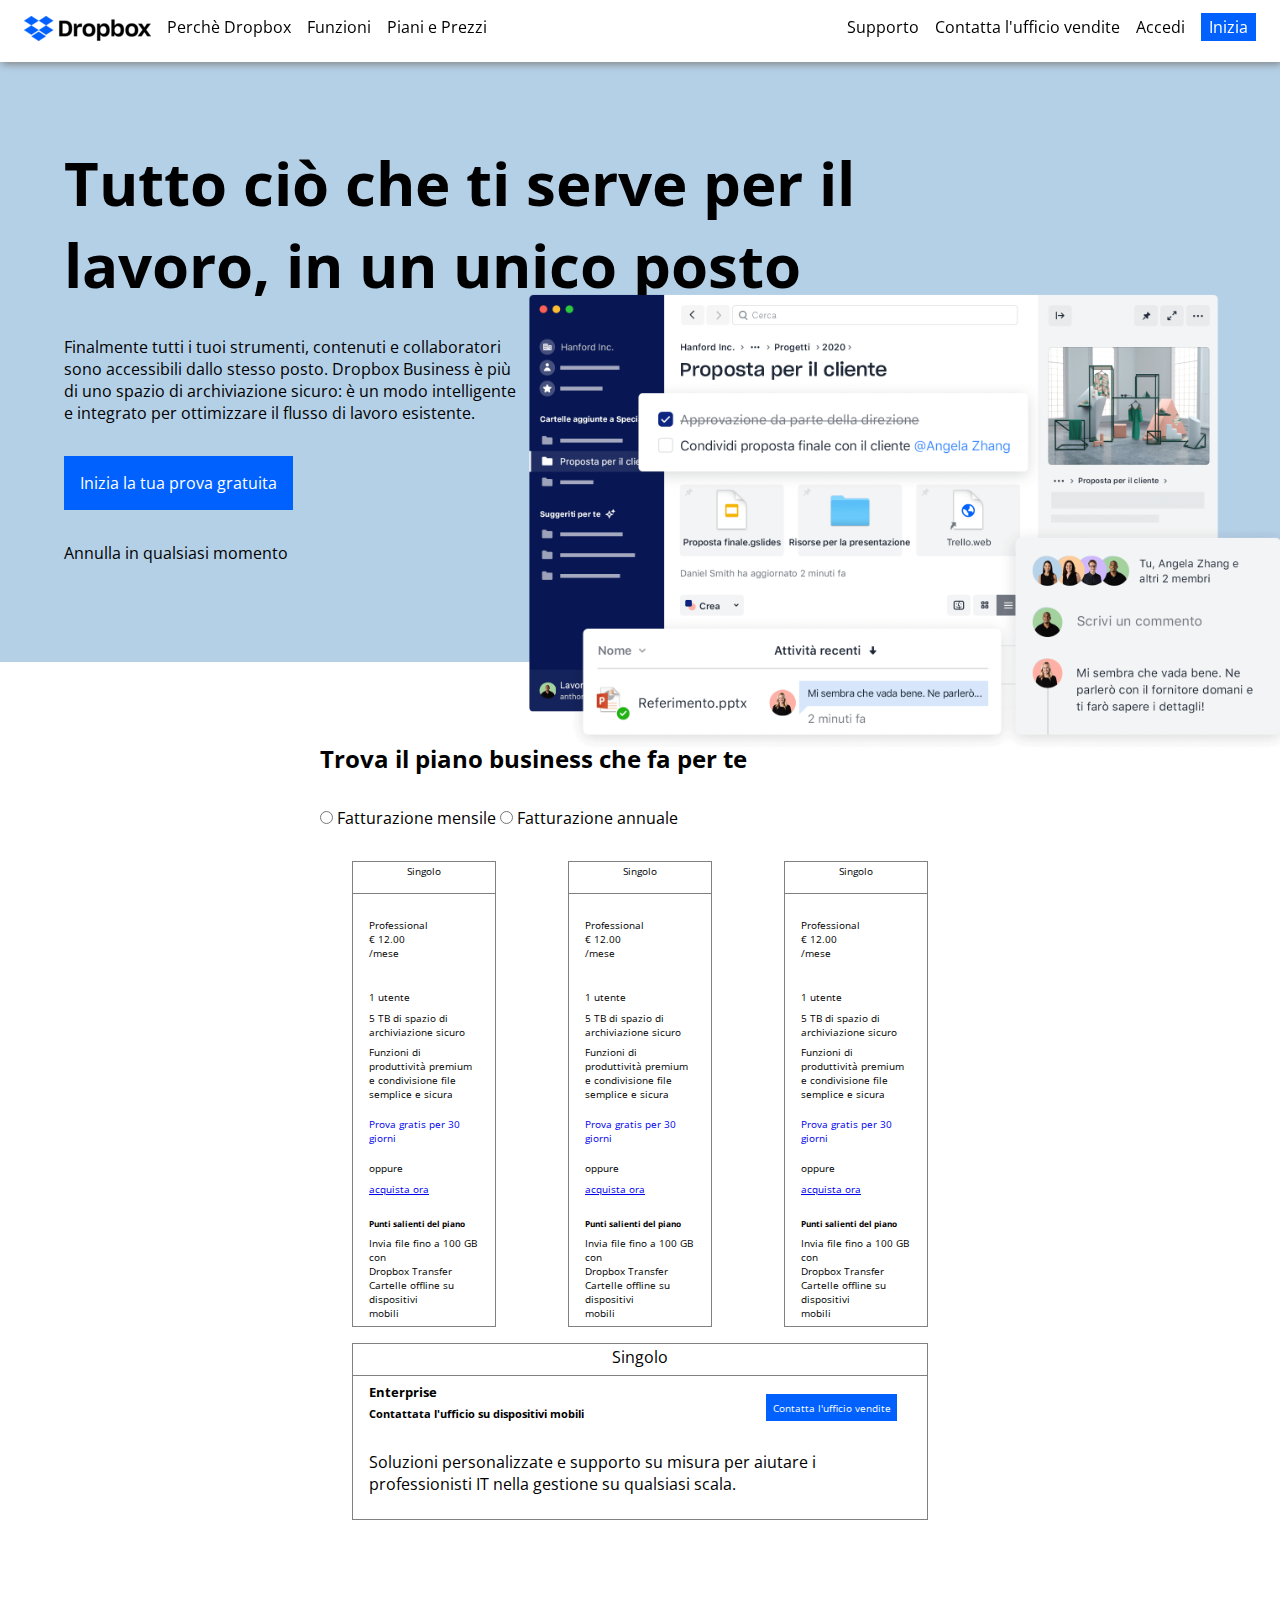
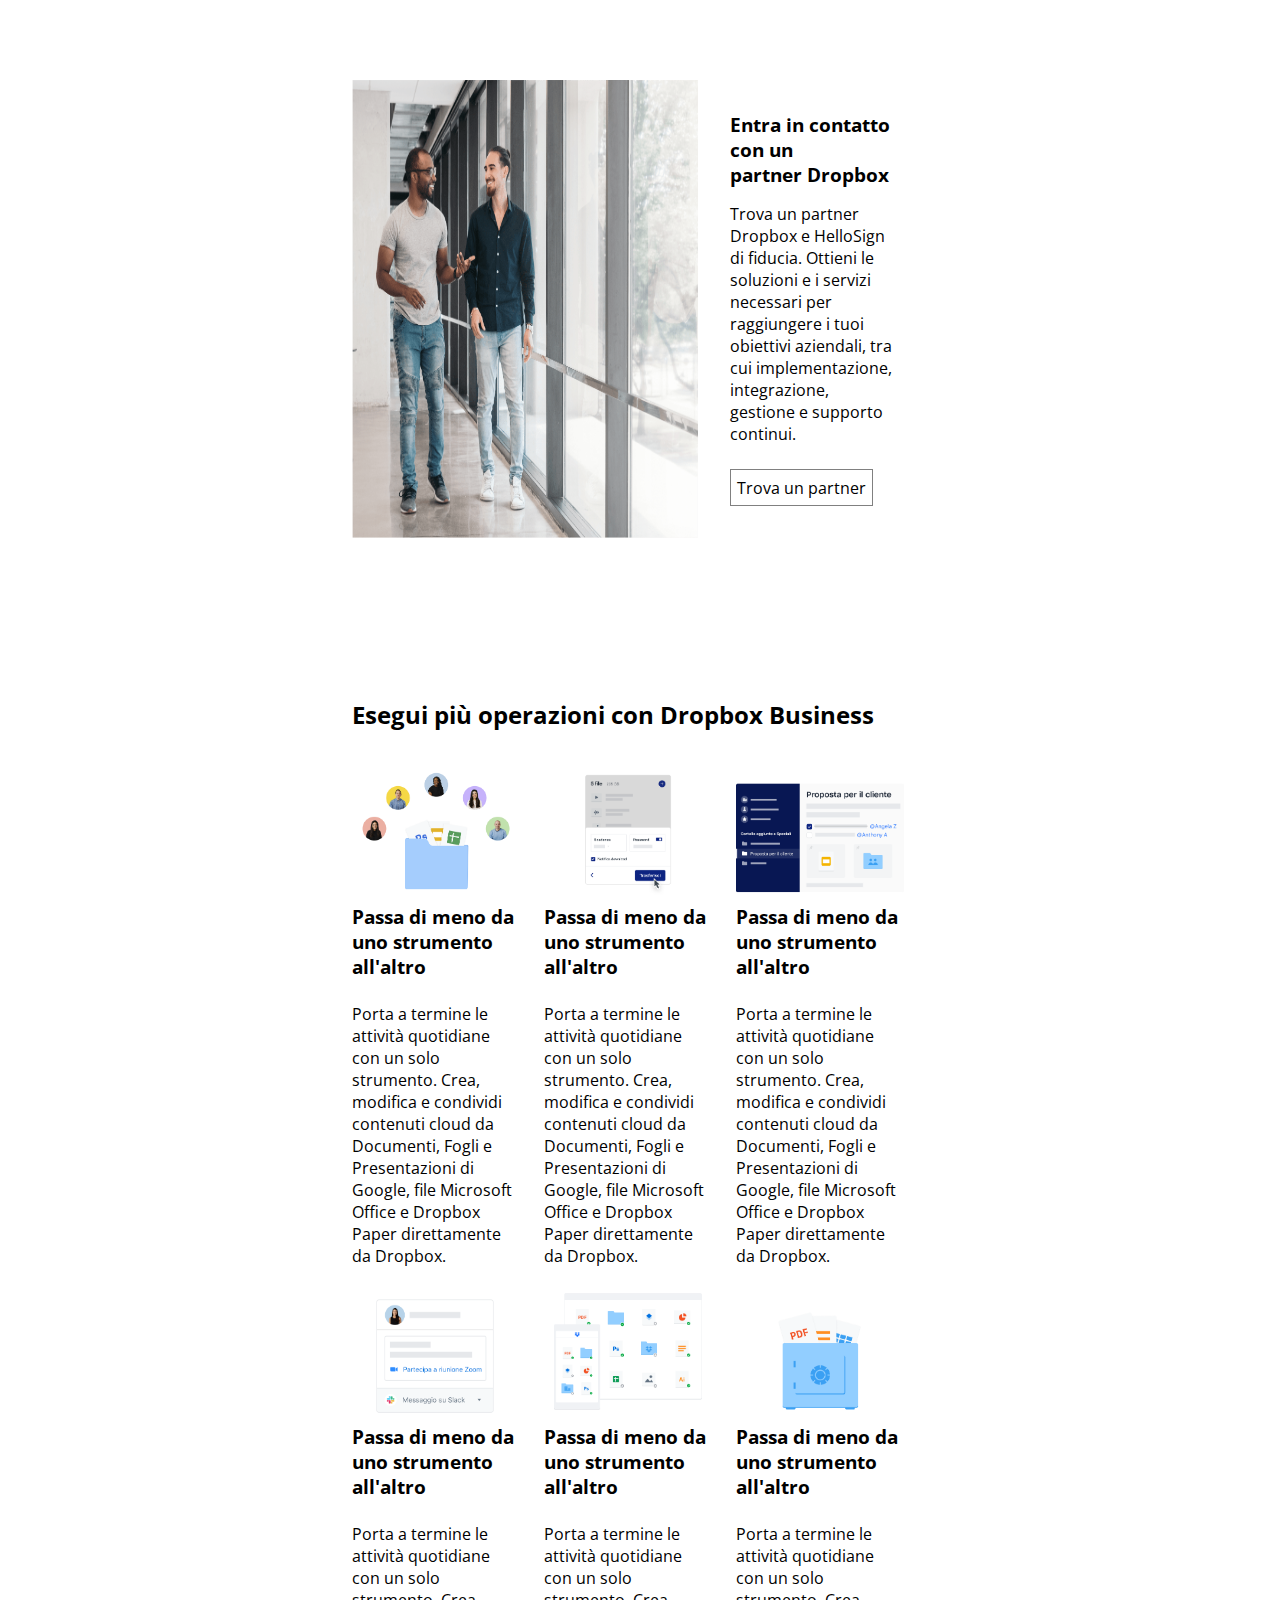
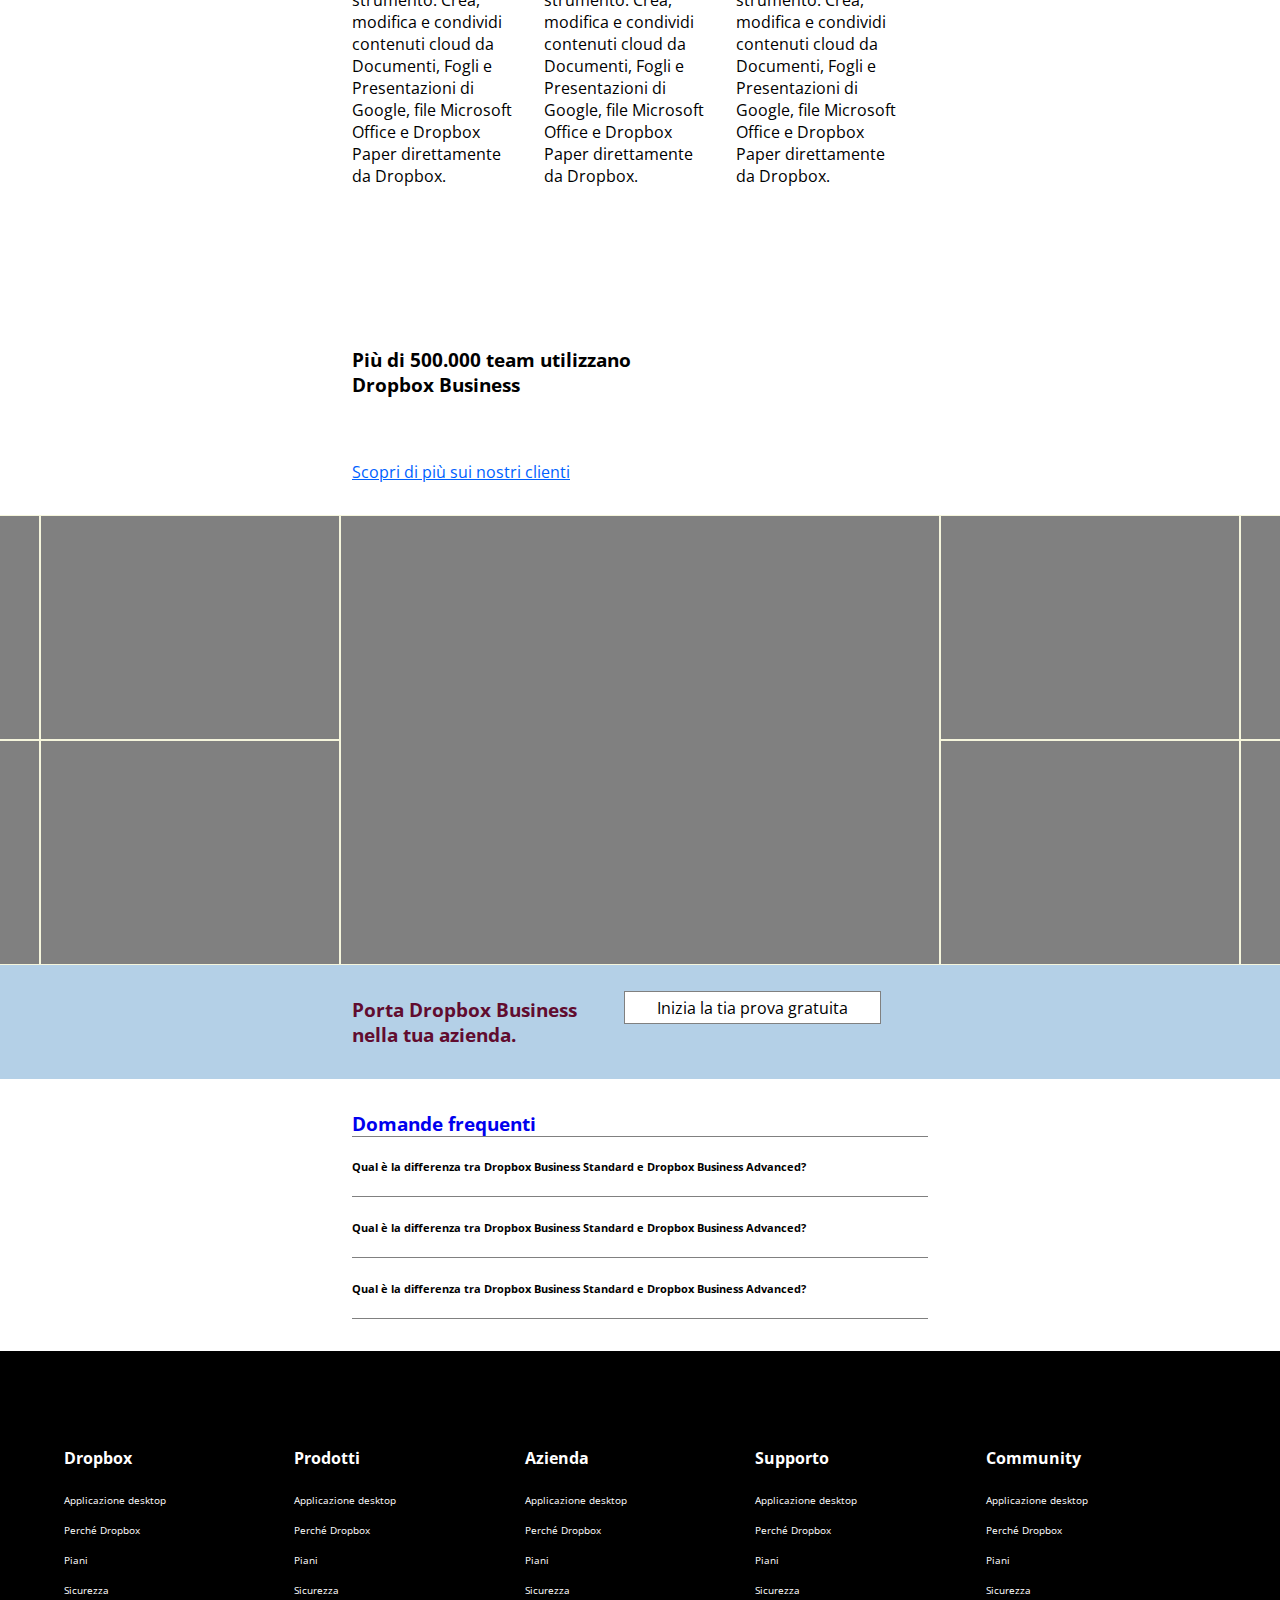
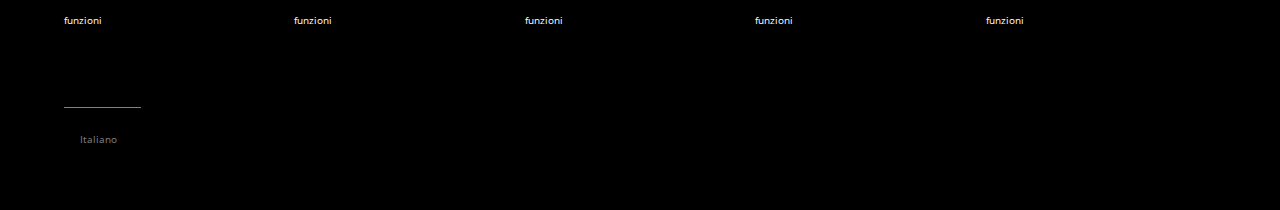
==== commit 5e413316: "main:🚩✨brands GRID works NO'T'OObad" ====
--- a/index.html
+++ b/index.html
@@ -539,12 +539,60 @@
                         </div>
                         <div class="left_bn">
                             <div>
-                                
+
                             </div>
                         </div>
 
                     </section>
                 </section>
+                <!-- brands left -->
+
+                <section class="brands_center">
+                    <section class="brands_designt">
+                        <div class="center_bd">
+                            <div>
+
+                            </div>
+                        </div>
+                    </section>
+
+                </section>
+                <!-- brands center -->
+
+                <section class="brands_lf d-flex">
+                    <section class="brands_lf_up">
+                        <div class="left_bn">
+                            <div>
+
+                            </div>
+                        </div>
+                        <div class="left_bn">
+                            <div>
+
+                            </div>
+                        </div>
+                    </section>
+
+                    <section class="brands_lf_down">
+                        <div class="left_bn">
+                            <div>
+
+                            </div>
+                        </div>
+                        <div class="left_bn">
+                            <div>
+
+                            </div>
+                        </div>
+
+                    </section>
+                </section>
+                <!-- brands right -->
+
+
+
+
+
 
             </section>
 
--- a/css/style.css
+++ b/css/style.css
@@ -443,17 +443,26 @@
 .brands_card {
     background-color: gray;
     height: 50vh;
+    justify-content: center;
 }
 
 .brands_lf {
-    flex-wrap: wrap;
     height: 100%;
-    border: 3px solid black;
 }
 
 .left_bn{
     width: 300px;
     height: 25vh;
+    border: 1px solid beige;
+}
+
+.brands_center {
+    height: 100%;
+}
+
+.center_bd{
+    width: 600px;
+    height: 50vh;
     border: 1px solid beige;
 }
 
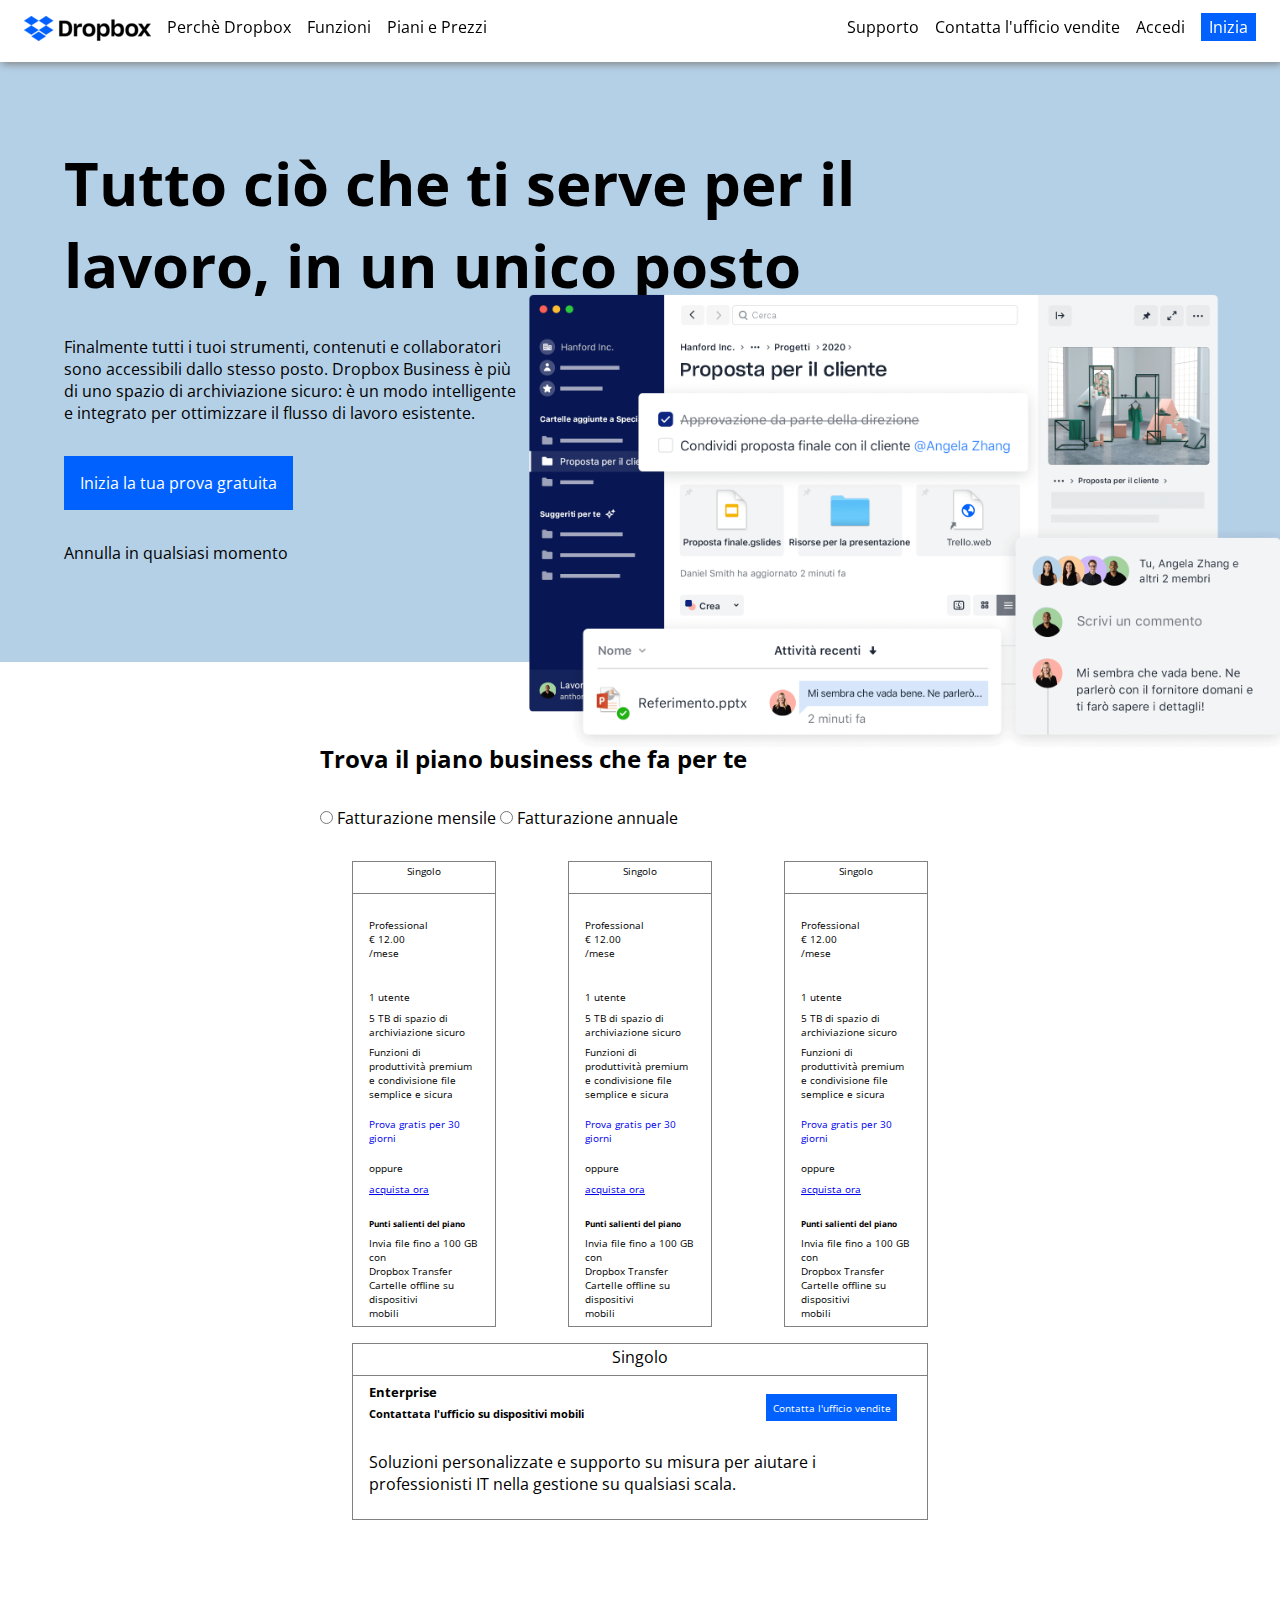
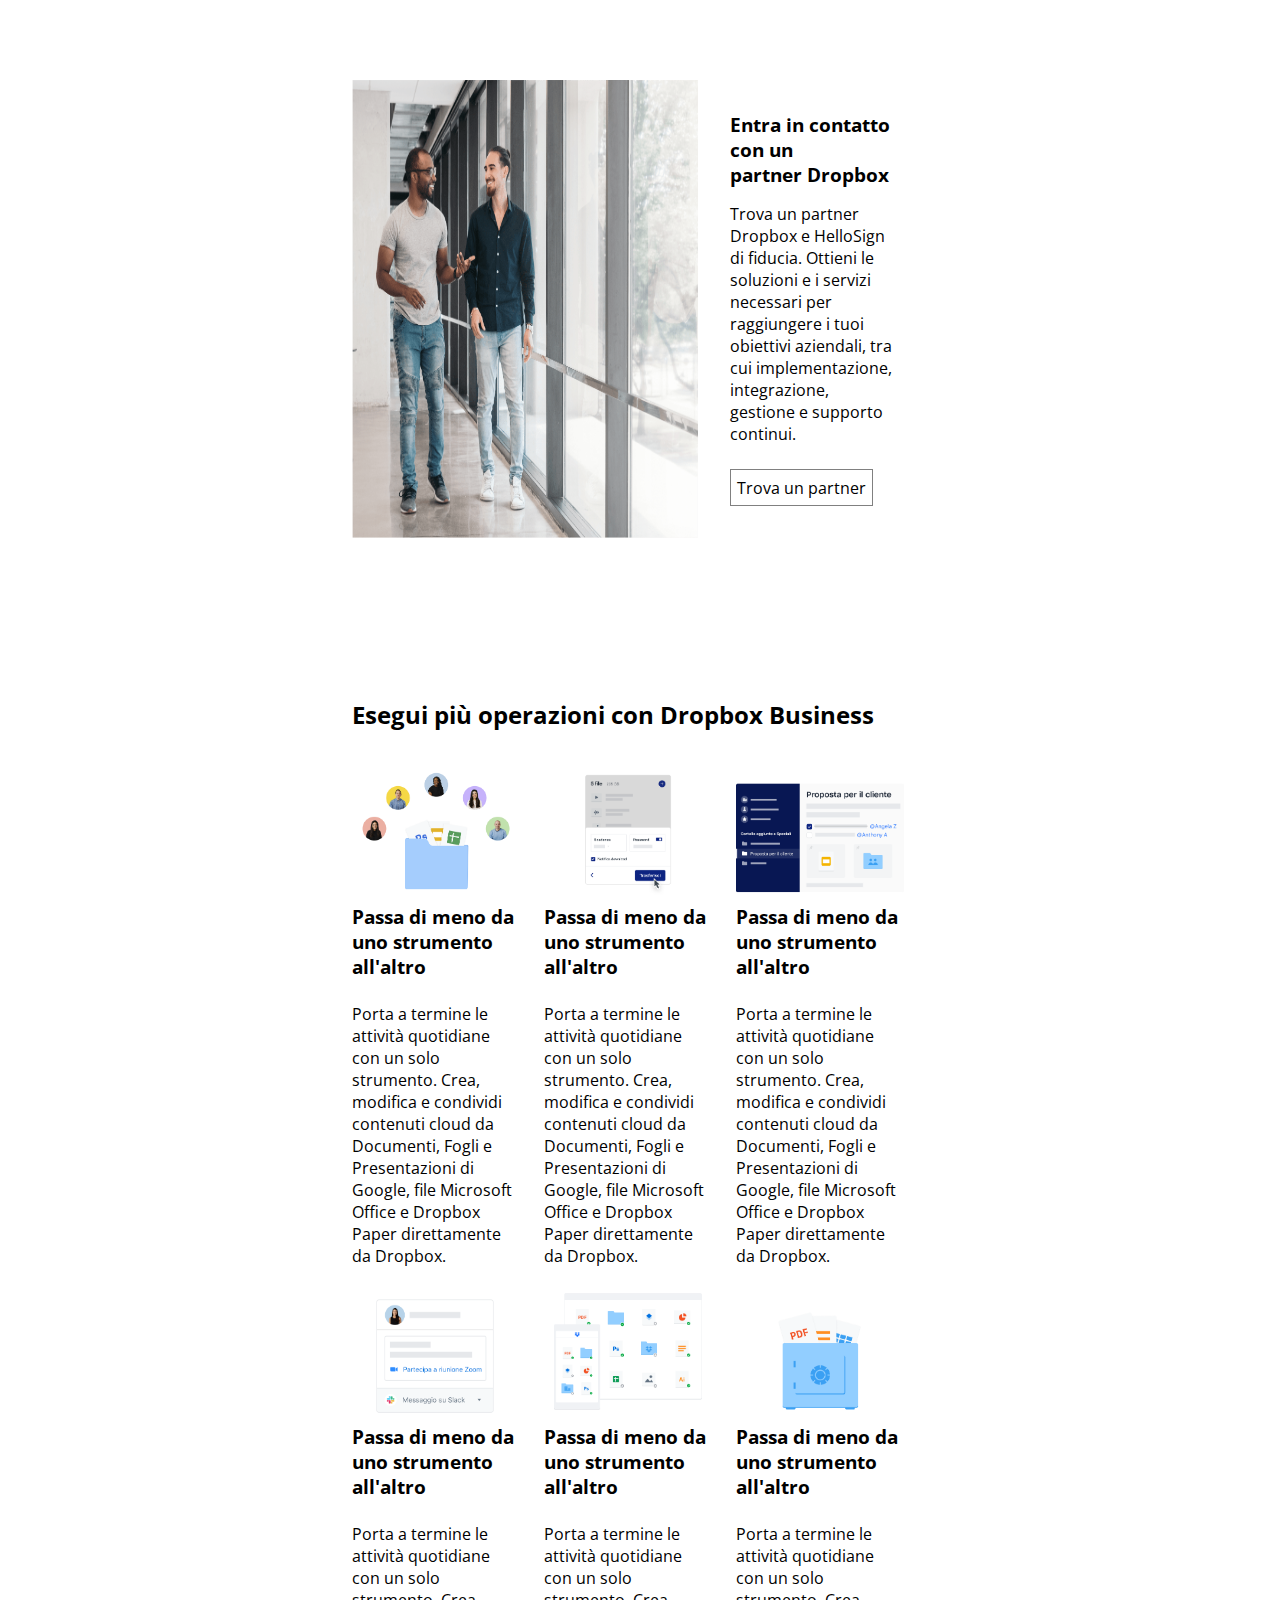
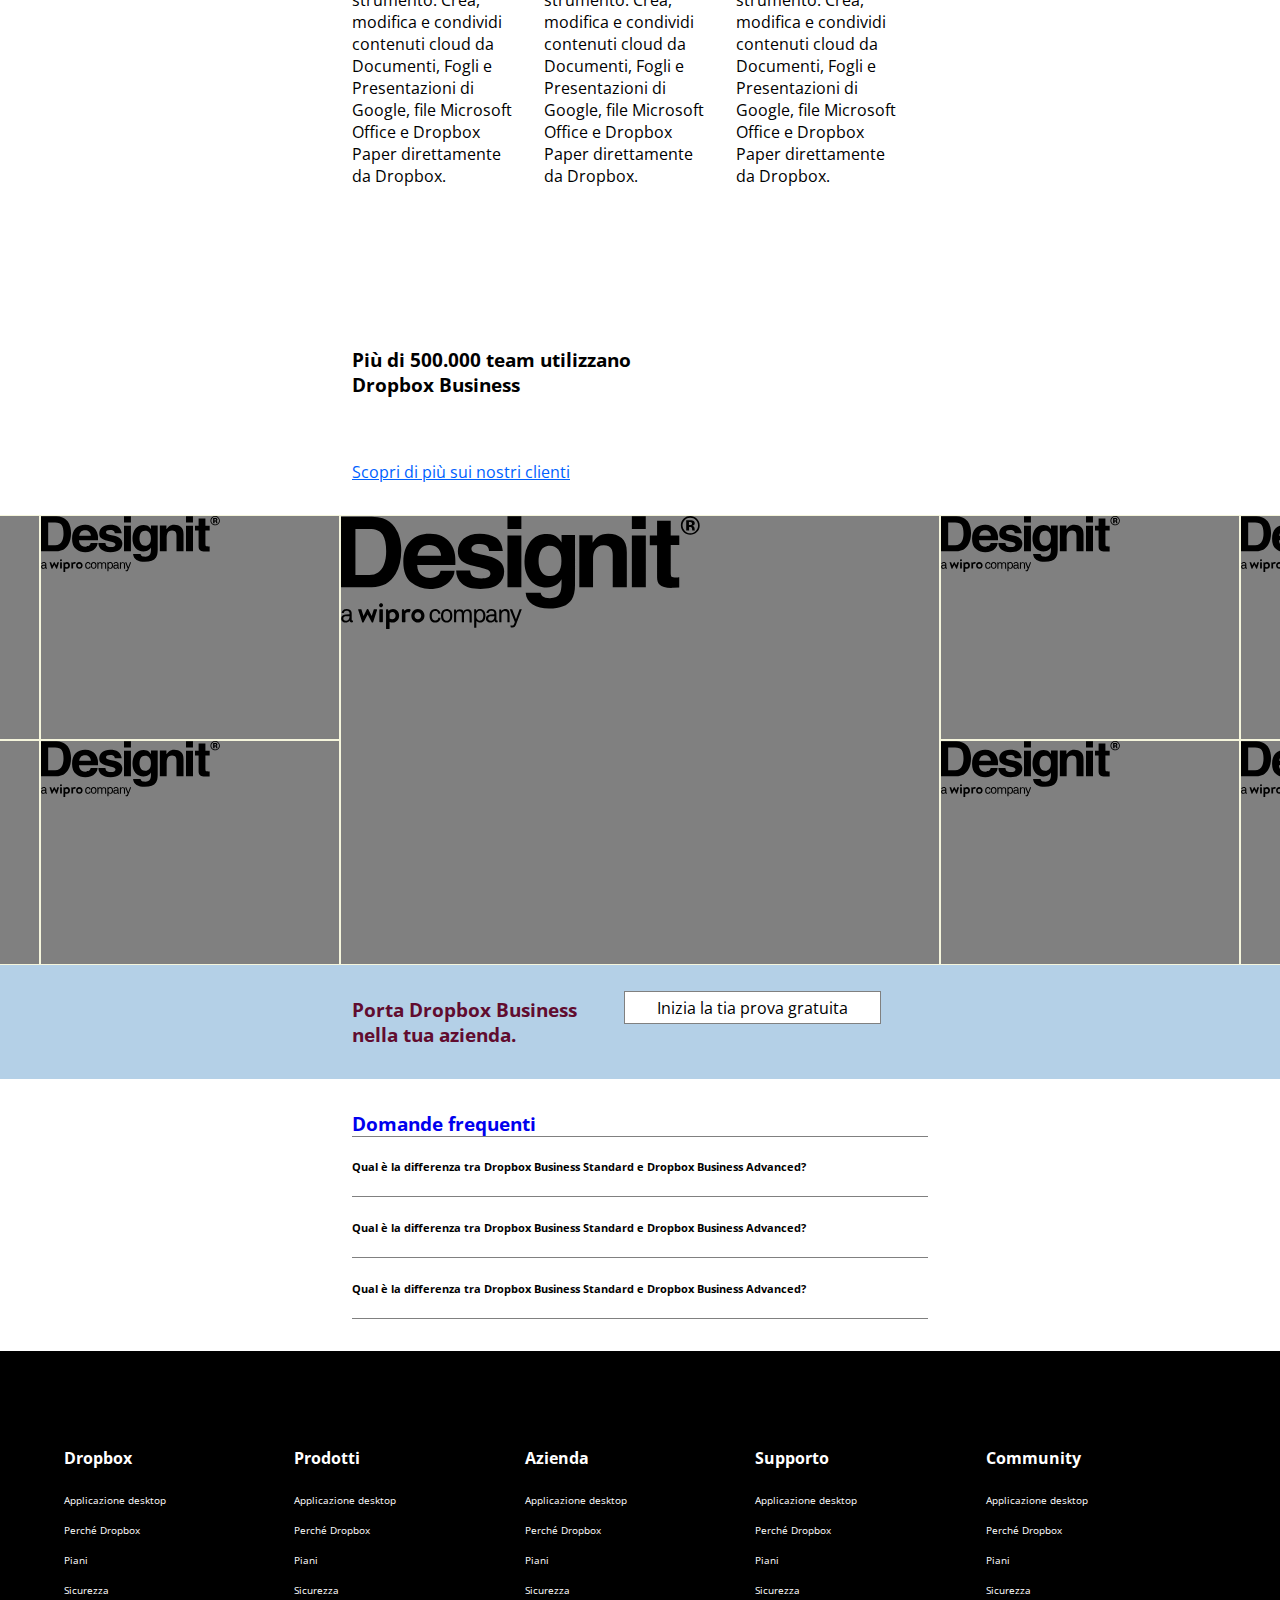
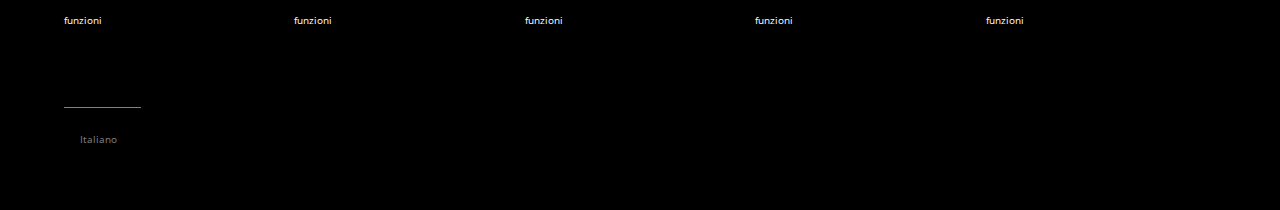
==== commit 9f684b3c: "main: banner BRANDs add images" ====
--- a/index.html
+++ b/index.html
@@ -521,12 +521,12 @@
                     <section class="brands_lf_up">
                         <div class="left_bn">
                             <div>
-
+                                <img src="./assets/img/designit.svg" alt="">
                             </div>
                         </div>
                         <div class="left_bn">
                             <div>
-
+                                <img src="./assets/img/designit.svg" alt="">
                             </div>
                         </div>
                     </section>
@@ -534,12 +534,12 @@
                     <section class="brands_lf_down">
                         <div class="left_bn">
                             <div>
-
+                                <img src="./assets/img/designit.svg" alt="">
                             </div>
                         </div>
                         <div class="left_bn">
                             <div>
-
+                                <img src="./assets/img/designit.svg" alt="">
                             </div>
                         </div>
 
@@ -551,7 +551,7 @@
                     <section class="brands_designt">
                         <div class="center_bd">
                             <div>
-
+                                <img src="./assets/img/designit.svg" alt="">
                             </div>
                         </div>
                     </section>
@@ -563,12 +563,12 @@
                     <section class="brands_lf_up">
                         <div class="left_bn">
                             <div>
-
+                                <img src="./assets/img/designit.svg" alt="">
                             </div>
                         </div>
                         <div class="left_bn">
                             <div>
-
+                                <img src="./assets/img/designit.svg" alt="">
                             </div>
                         </div>
                     </section>
@@ -576,12 +576,12 @@
                     <section class="brands_lf_down">
                         <div class="left_bn">
                             <div>
-
+                                <img src="./assets/img/designit.svg" alt="">
                             </div>
                         </div>
                         <div class="left_bn">
                             <div>
-
+                                <img src="./assets/img/designit.svg" alt="">
                             </div>
                         </div>
 
--- a/css/style.css
+++ b/css/style.css
@@ -466,6 +466,11 @@
     border: 1px solid beige;
 }
 
+.brands_card img{
+    width: 60%;
+}
+
+
 
 /* .left_bn {
     display: grid;
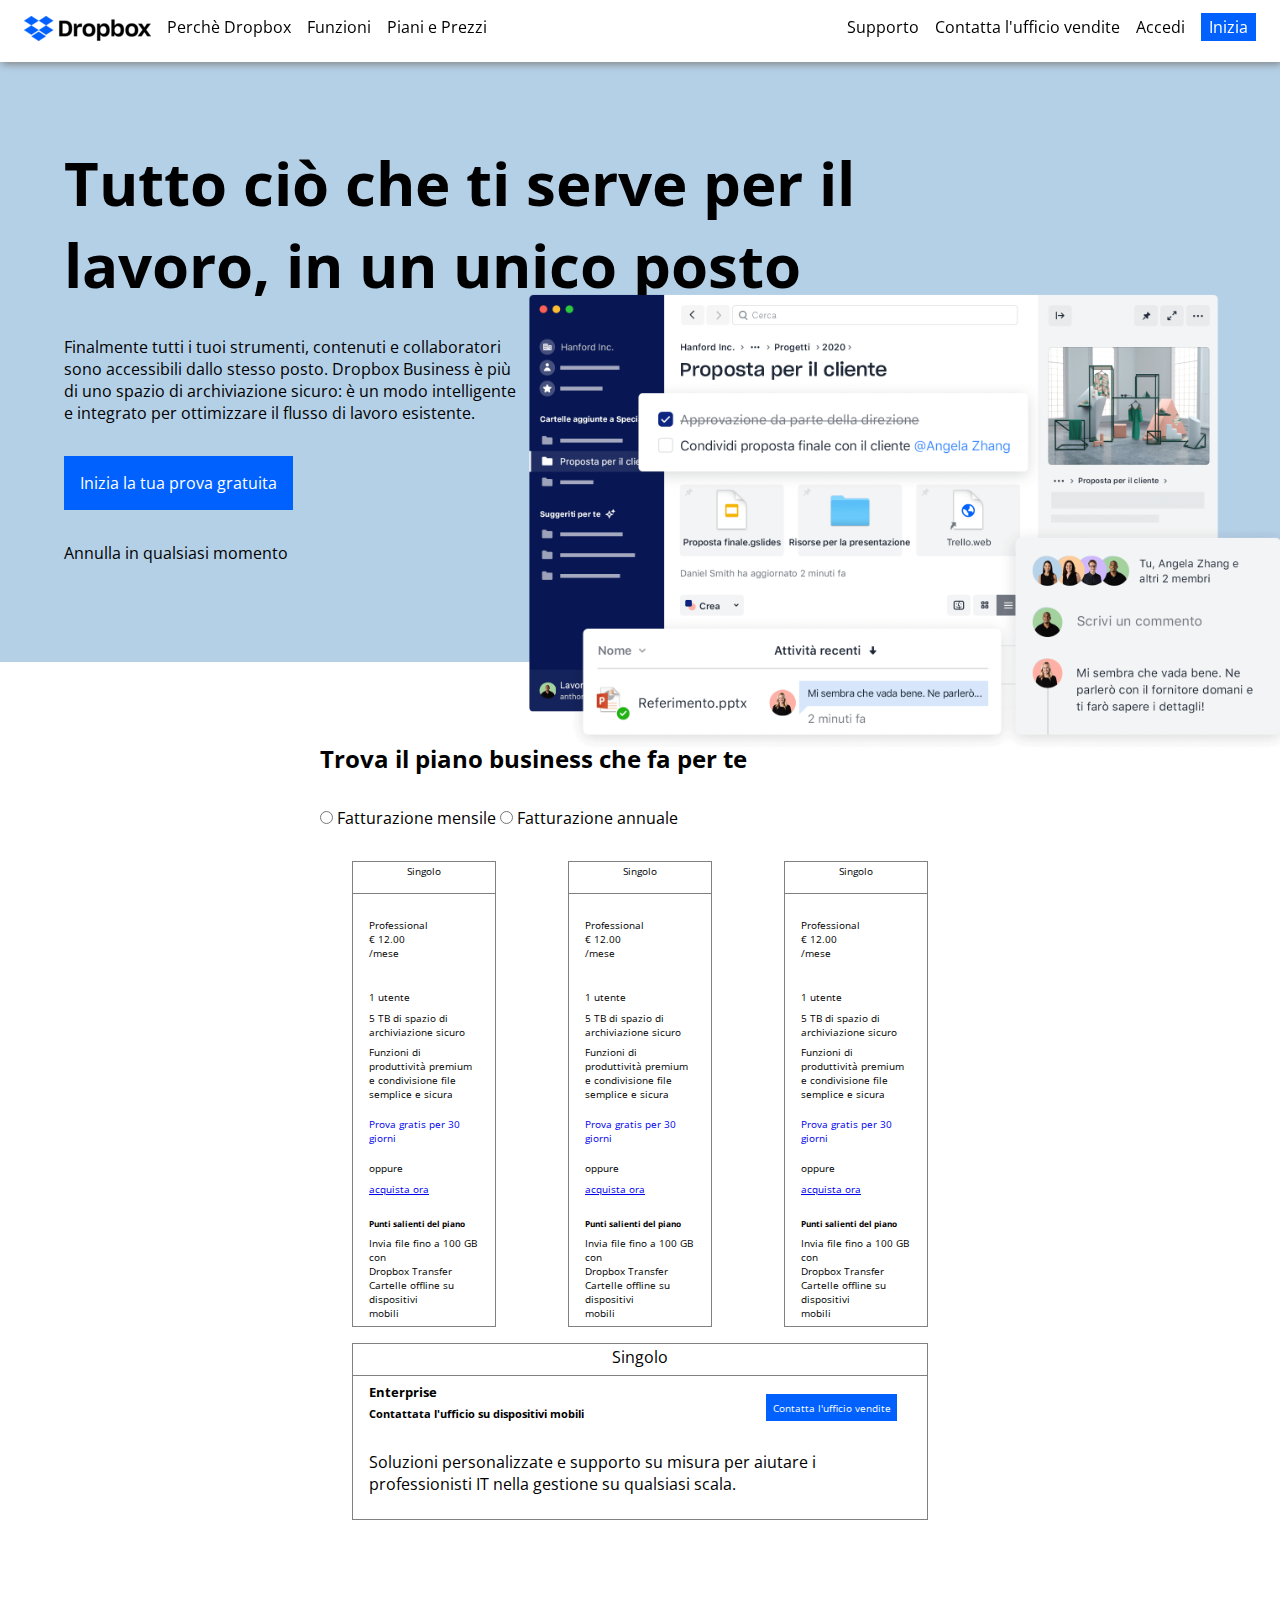
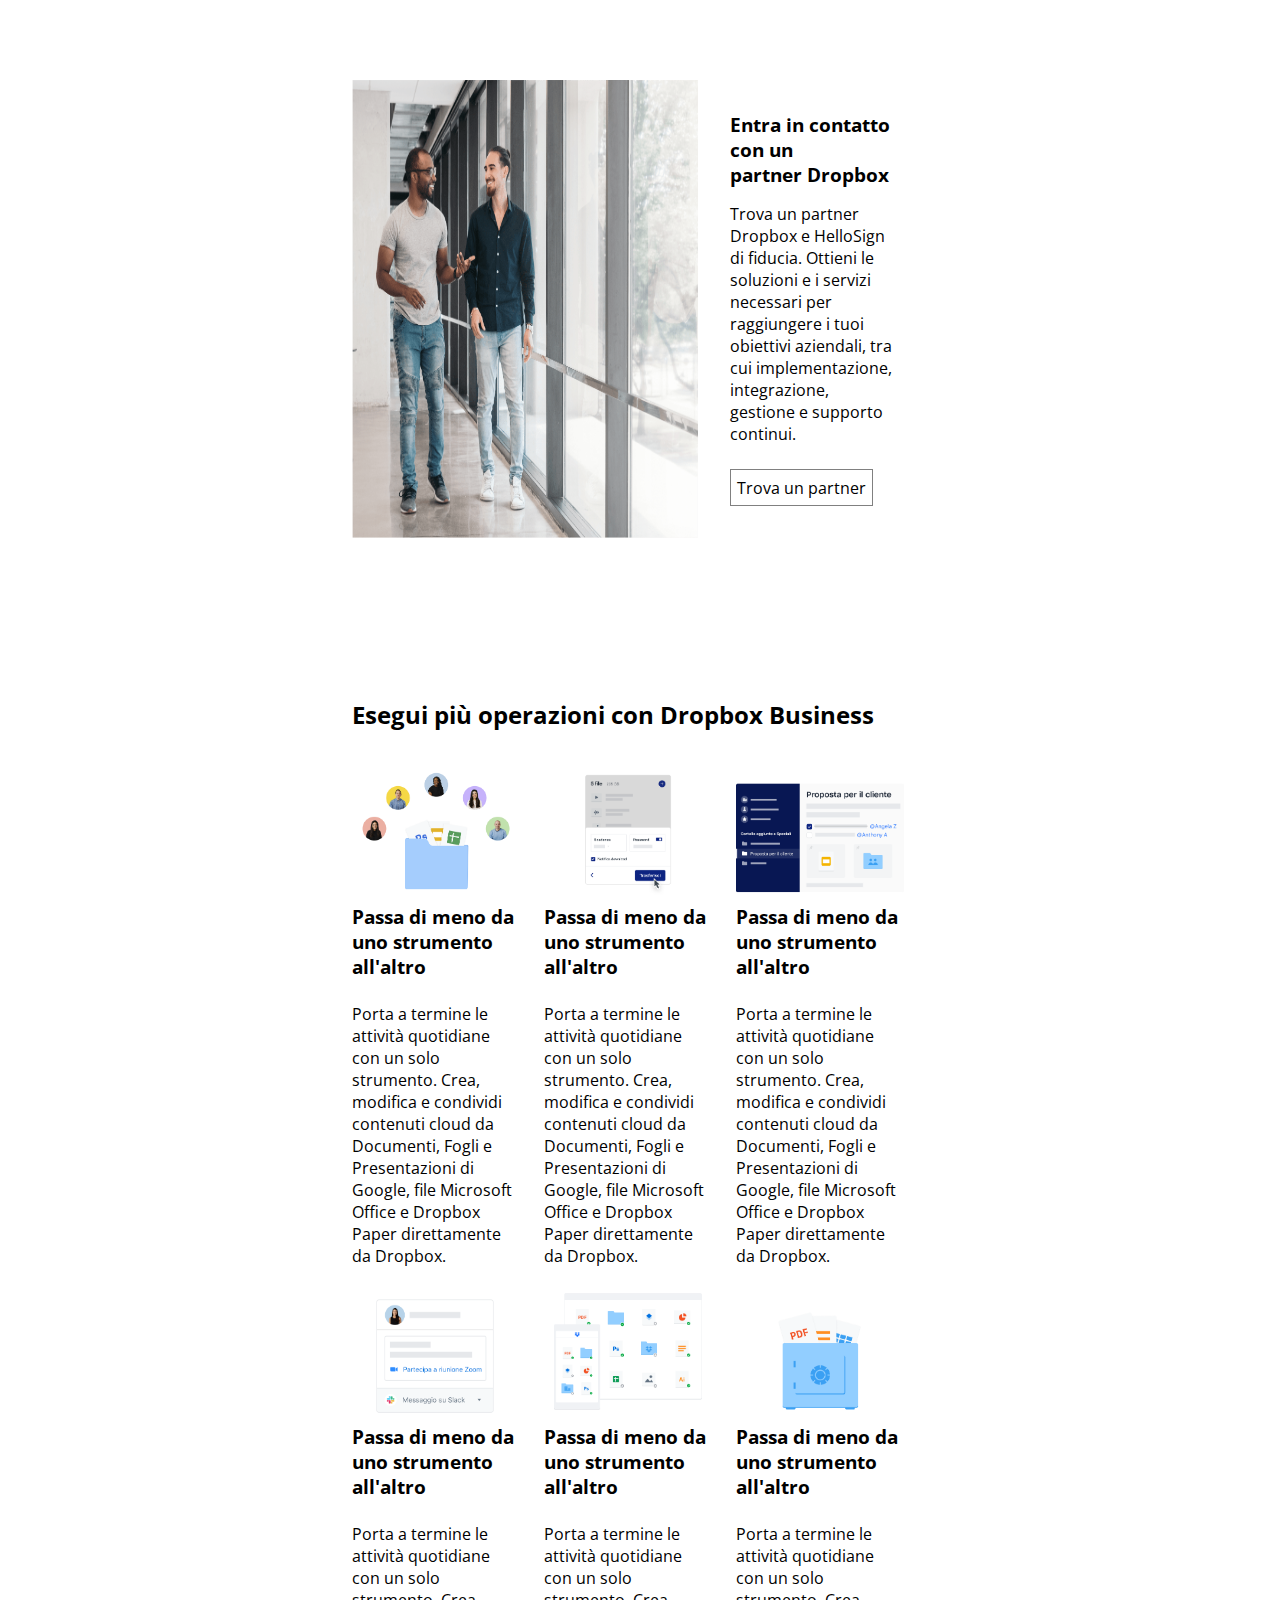
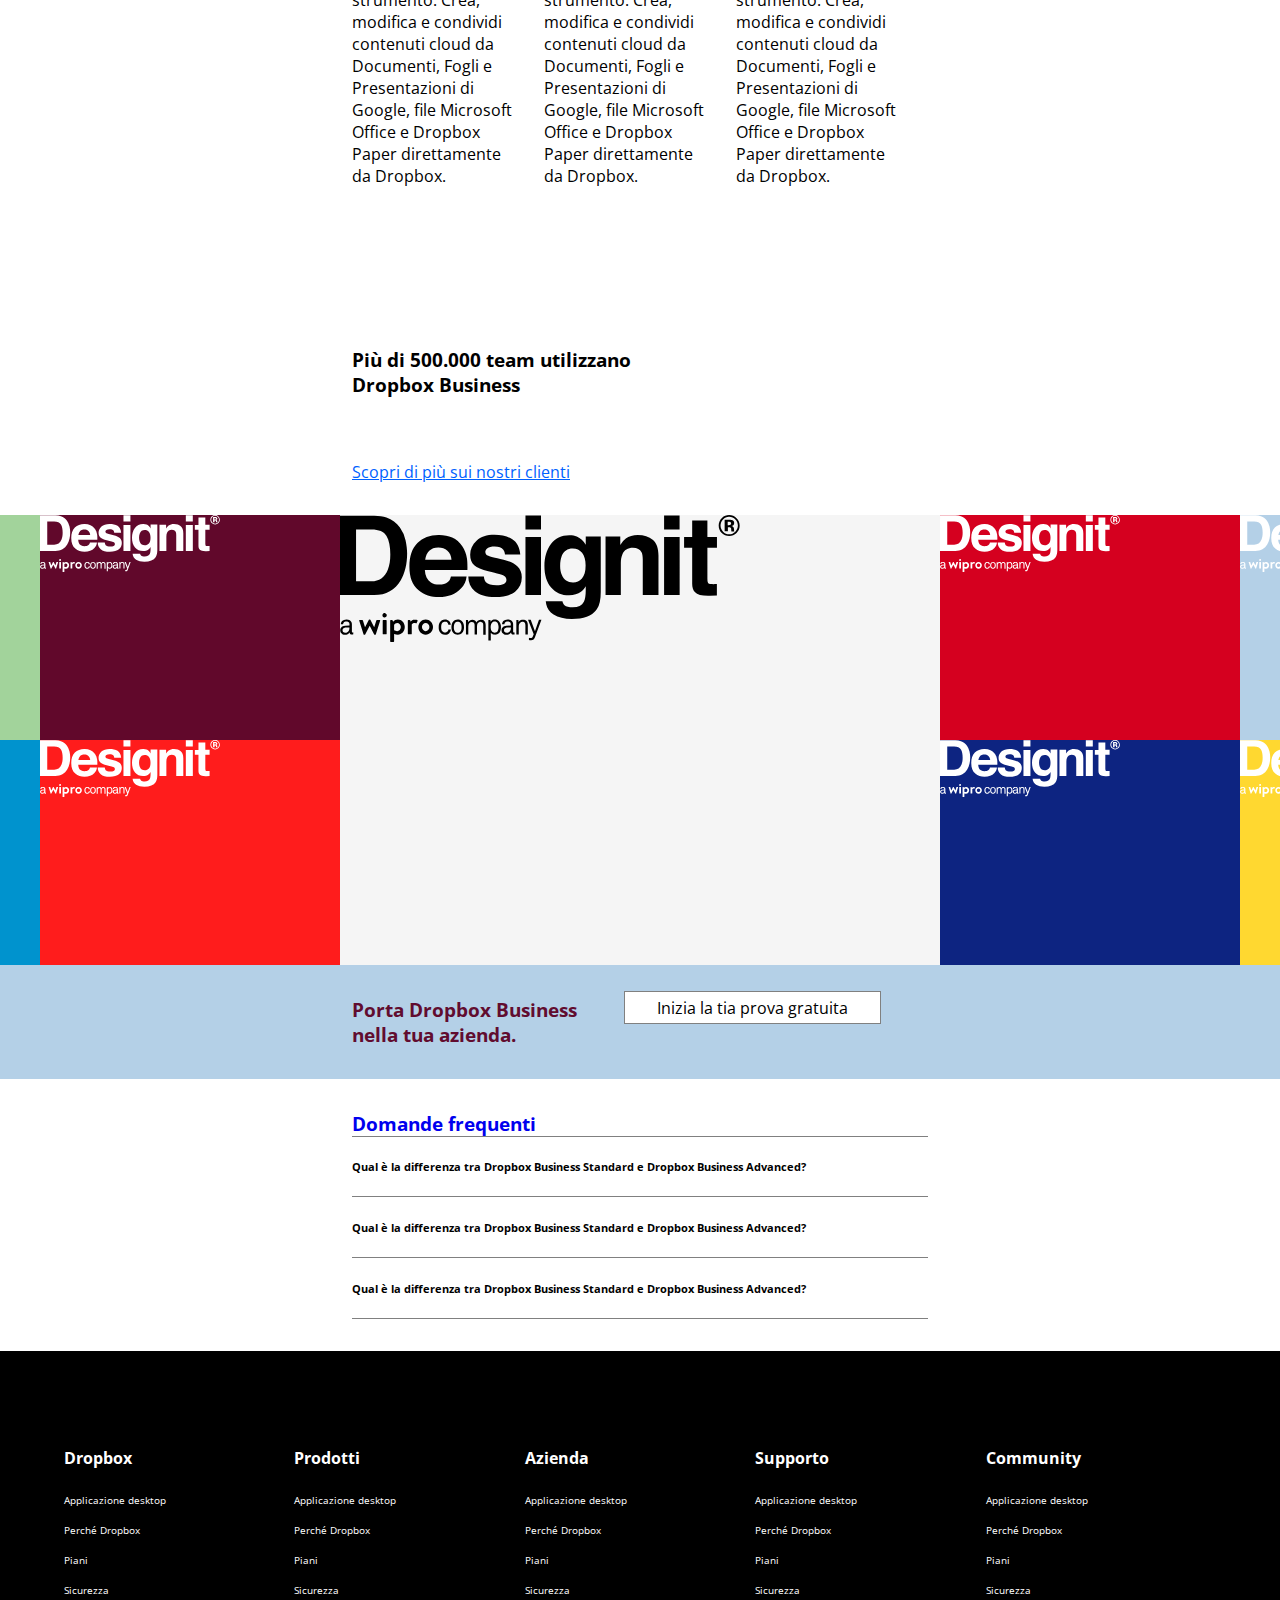
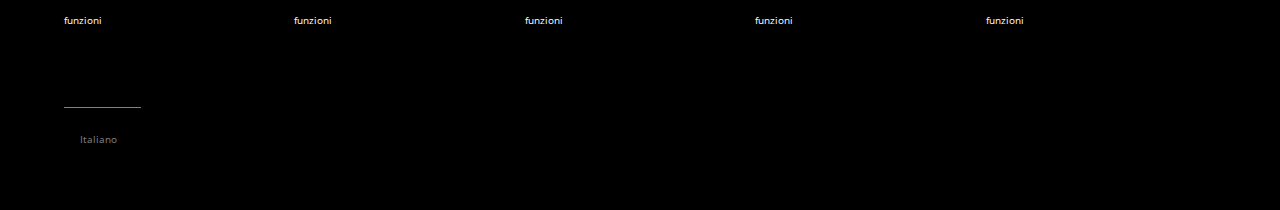
==== commit a0a4e64b: "🚩main: color each BRAND's squares + filter: invert100% svg" ====
--- a/index.html
+++ b/index.html
@@ -519,12 +519,12 @@
 
                 <section class="brands_lf d-flex">
                     <section class="brands_lf_up">
-                        <div class="left_bn">
+                        <div class="square_bn_green">
                             <div>
                                 <img src="./assets/img/designit.svg" alt="">
                             </div>
                         </div>
-                        <div class="left_bn">
+                        <div class="square_bn_skyblue">
                             <div>
                                 <img src="./assets/img/designit.svg" alt="">
                             </div>
@@ -532,12 +532,12 @@
                     </section>
 
                     <section class="brands_lf_down">
-                        <div class="left_bn">
+                        <div class="square_bn_brown">
                             <div>
                                 <img src="./assets/img/designit.svg" alt="">
                             </div>
                         </div>
-                        <div class="left_bn">
+                        <div class="square_bn_red">
                             <div>
                                 <img src="./assets/img/designit.svg" alt="">
                             </div>
@@ -549,7 +549,7 @@
 
                 <section class="brands_center">
                     <section class="brands_designt">
-                        <div class="center_bd">
+                        <div class="center_bd_lightgray">
                             <div>
                                 <img src="./assets/img/designit.svg" alt="">
                             </div>
@@ -561,12 +561,12 @@
 
                 <section class="brands_lf d-flex">
                     <section class="brands_lf_up">
-                        <div class="left_bn">
+                        <div class="square_bn_darkred">
                             <div>
                                 <img src="./assets/img/designit.svg" alt="">
                             </div>
                         </div>
-                        <div class="left_bn">
+                        <div class="square_bn_darkblue">
                             <div>
                                 <img src="./assets/img/designit.svg" alt="">
                             </div>
@@ -574,12 +574,12 @@
                     </section>
 
                     <section class="brands_lf_down">
-                        <div class="left_bn">
+                        <div class="square_bn_lightblue">
                             <div>
                                 <img src="./assets/img/designit.svg" alt="">
                             </div>
                         </div>
-                        <div class="left_bn">
+                        <div class="square_bn_yellow">
                             <div>
                                 <img src="./assets/img/designit.svg" alt="">
                             </div>
--- a/css/style.css
+++ b/css/style.css
@@ -21,6 +21,7 @@
     --ds-designt: #a2d39b;
     --ds-asu: #61082b;
     --ds-uf: #0093ce;
+    --ds-center:#f5f5f5;
     --ds-topps: #ff1c1c;
     --ds-wbr: #d5001f;
     --ds-hearts: #b4d0e7;
@@ -441,19 +442,27 @@
 }
 
 .brands_card {
-    background-color: gray;
     height: 50vh;
     justify-content: center;
-}
-
-.brands_lf {
+    margin: auto;
+}
+
+
+.brands_lf img{
+    width: 60%;
+    display: flex;
+    justify-content: center;
+    filter: invert(100%);
+}
+
+.brands {
     height: 100%;
 }
 
-.left_bn{
-    width: 300px;
-    height: 25vh;
-    border: 1px solid beige;
+.square_bn{
+    width: 300px;
+    height: 25vh;
+    color: var(--ds-light);
 }
 
 .brands_center {
@@ -463,13 +472,53 @@
 .center_bd{
     width: 600px;
     height: 50vh;
-    border: 1px solid beige;
-}
-
-.brands_card img{
-    width: 60%;
-}
-
+}
+
+.square_bn_green{
+    width: 300px;
+    height: 25vh;
+    background-color: var(--ds-designt);
+}
+.square_bn_brown{
+    width: 300px;
+    height: 25vh;
+    background-color: var(--ds-asu);
+}
+.square_bn_skyblue{
+    width: 300px;
+    height: 25vh;
+    background-color: var(--ds-uf);
+}
+.square_bn_red{
+    width: 300px;
+    height: 25vh;
+    background-color: var(--ds-topps);
+}
+.center_bd_lightgray{
+    width: 600px;
+    height: 50vh;
+    background-color: var(--ds-center);
+}
+.square_bn_darkred{
+    width: 300px;
+    height: 25vh;
+    background-color: var(--ds-wbr);
+}
+.square_bn_darkblue{
+    width: 300px;
+    height: 25vh;
+    background-color: var(--ds-lonely);
+}
+.square_bn_lightblue{
+    width: 300px;
+    height: 25vh;
+    background-color: var(--ds-hearts);
+}
+.square_bn_yellow{
+    width: 300px;
+    height: 25vh;
+    background-color: var(--ds-clear);
+}
 
 
 /* .left_bn {
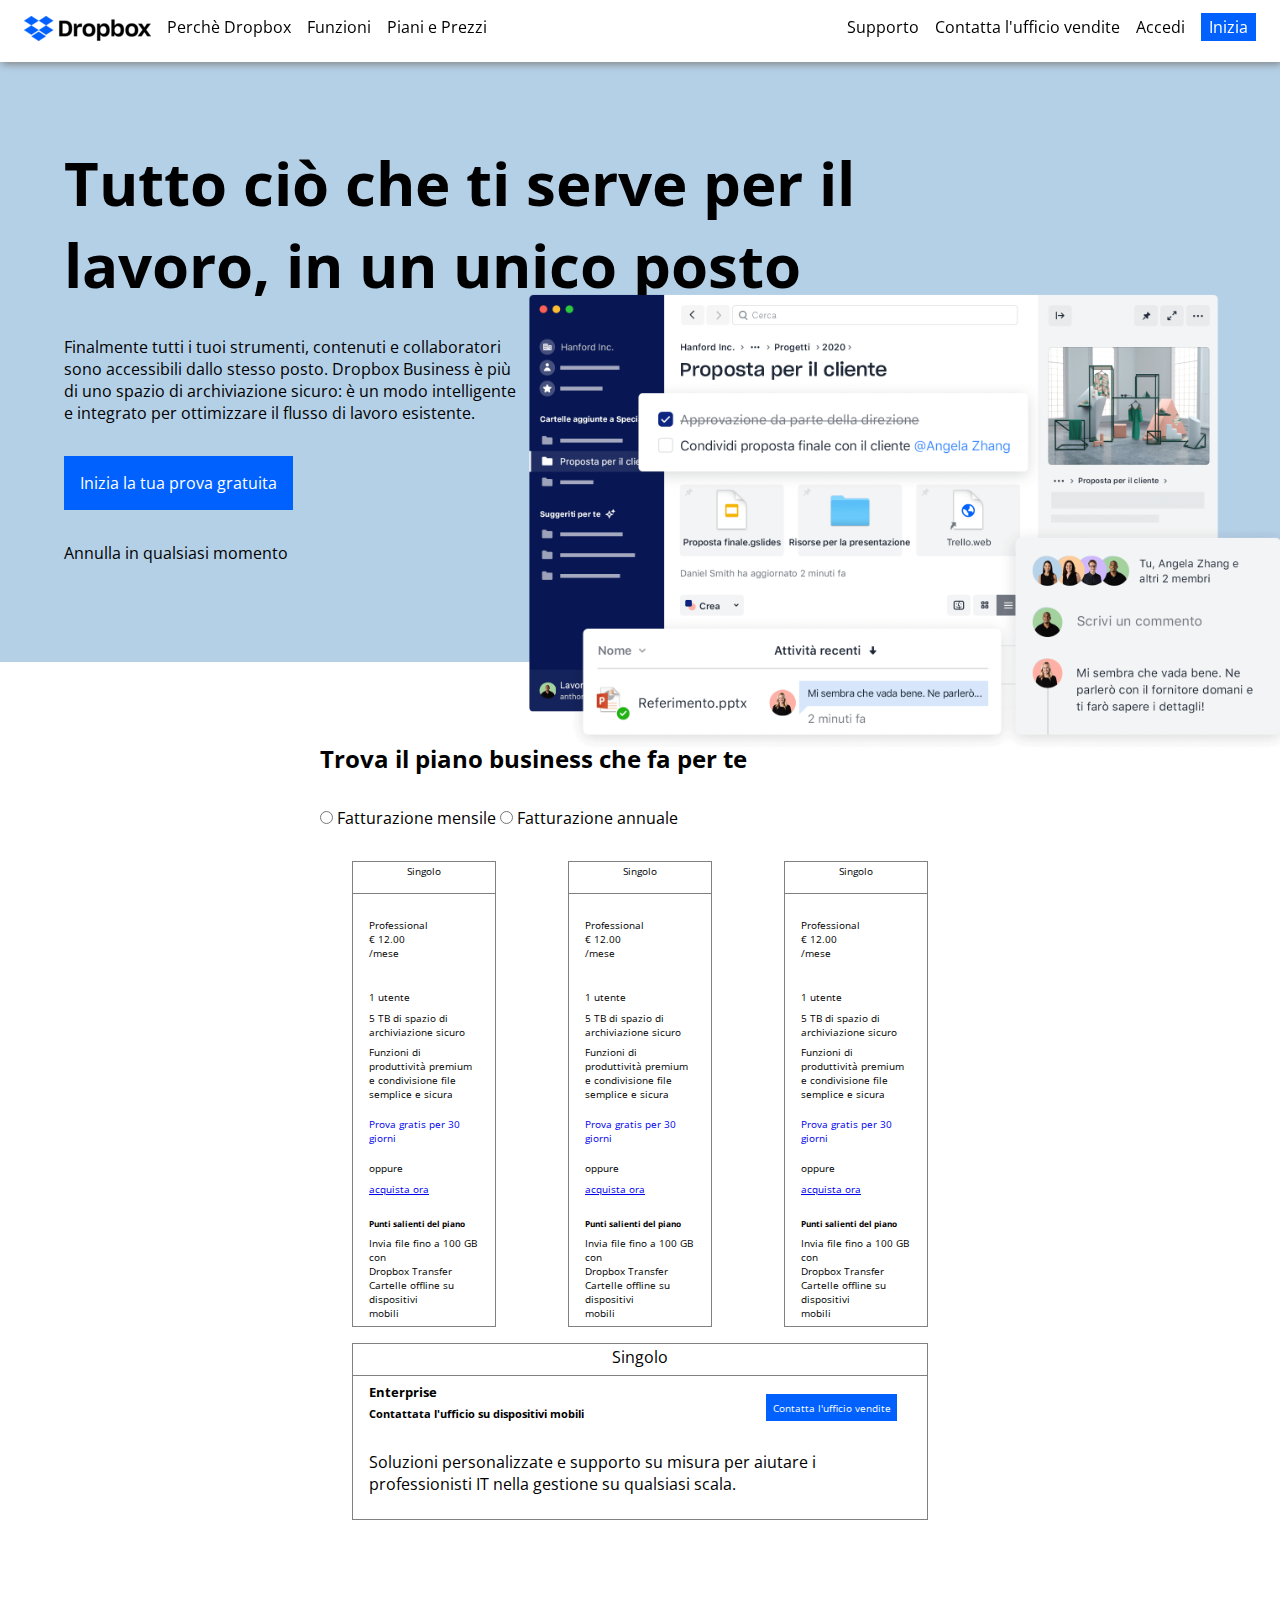
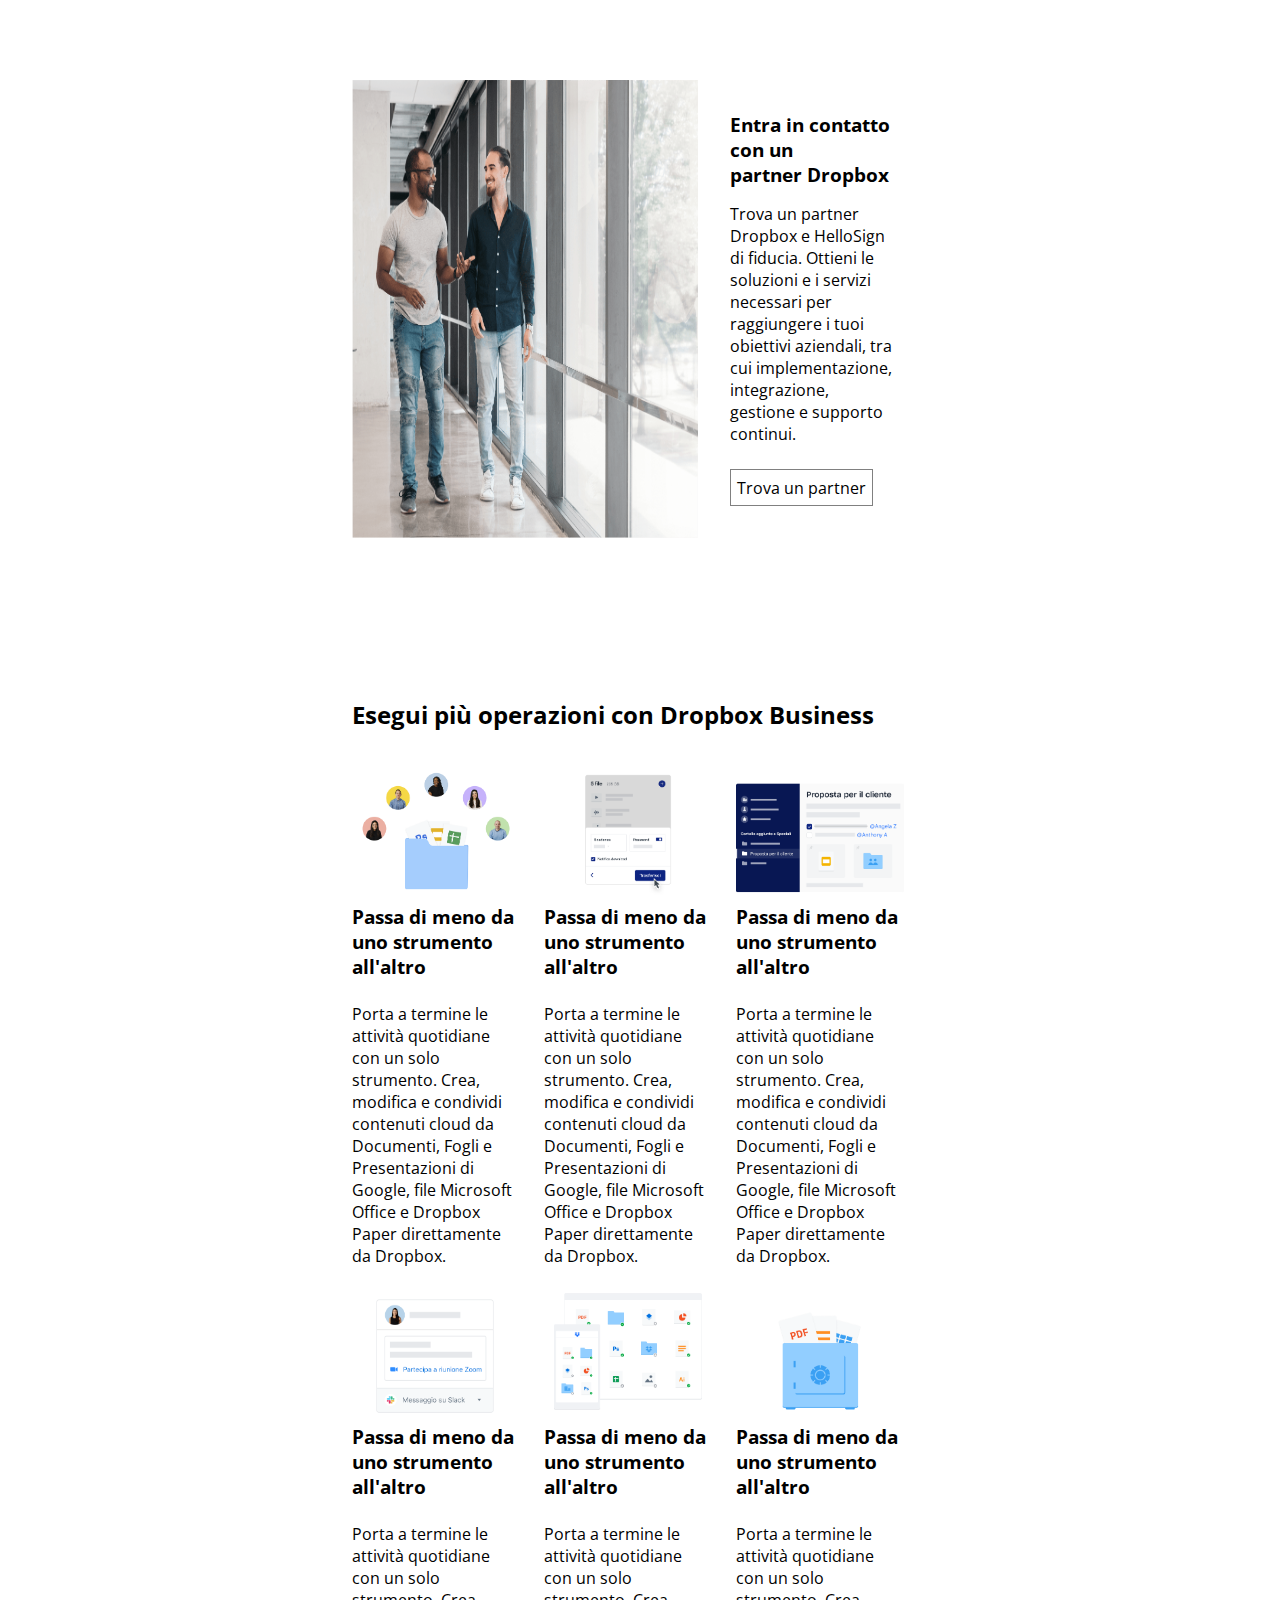
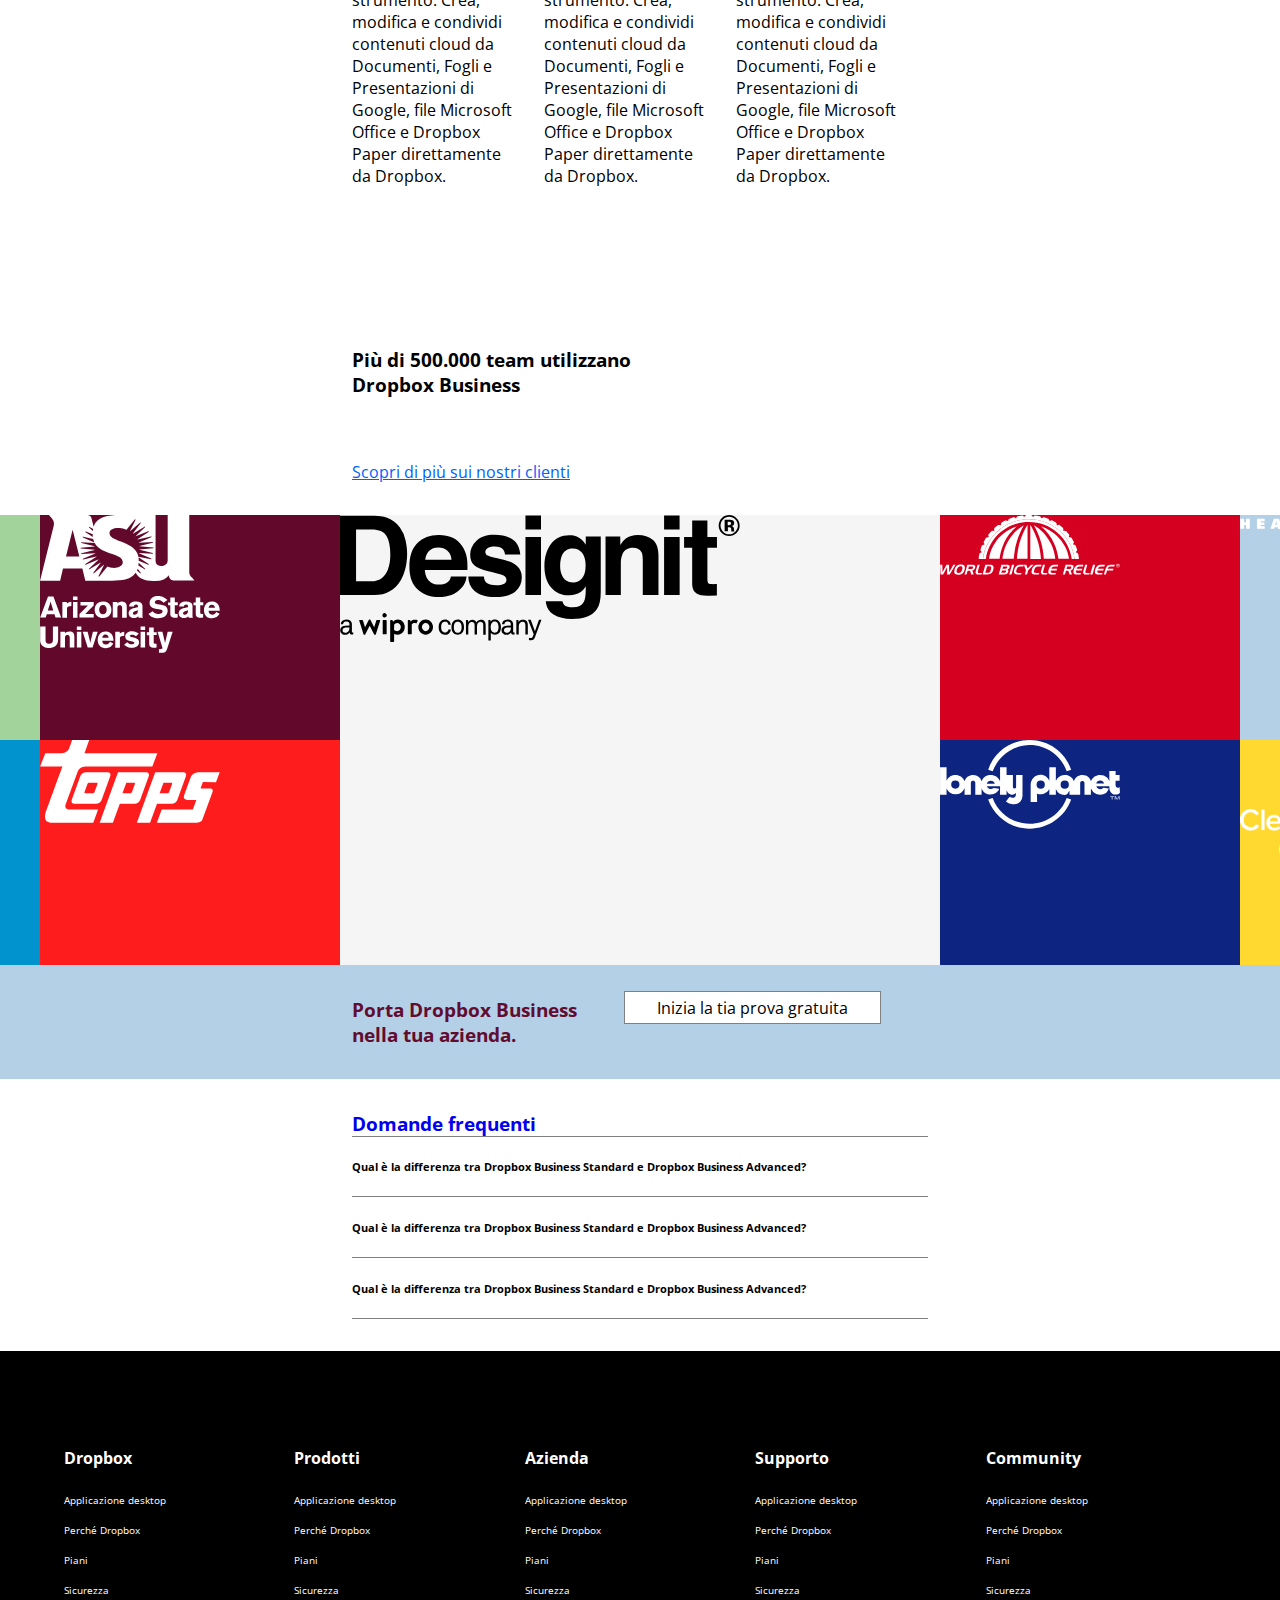
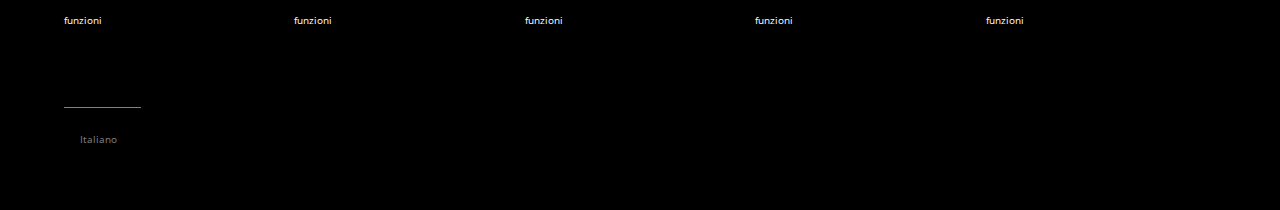
==== commit 88c77382: "main: BRANDs color BUT not align-center" ====
--- a/index.html
+++ b/index.html
@@ -526,7 +526,7 @@
                         </div>
                         <div class="square_bn_skyblue">
                             <div>
-                                <img src="./assets/img/designit.svg" alt="">
+                                <img src="./assets/img/university_of_florida.svg" alt="">
                             </div>
                         </div>
                     </section>
@@ -534,12 +534,12 @@
                     <section class="brands_lf_down">
                         <div class="square_bn_brown">
                             <div>
-                                <img src="./assets/img/designit.svg" alt="">
+                                <img src="./assets/img/arizona_state_university.svg" alt="">
                             </div>
                         </div>
                         <div class="square_bn_red">
                             <div>
-                                <img src="./assets/img/designit.svg" alt="">
+                                <img src="./assets/img/topps.svg" alt="">
                             </div>
                         </div>
 
@@ -563,12 +563,12 @@
                     <section class="brands_lf_up">
                         <div class="square_bn_darkred">
                             <div>
-                                <img src="./assets/img/designit.svg" alt="">
+                                <img src="./assets/img/world_bicycle_relief.svg" alt="">
                             </div>
                         </div>
                         <div class="square_bn_darkblue">
                             <div>
-                                <img src="./assets/img/designit.svg" alt="">
+                                <img src="./assets/img/lonely_planet.svg" alt="">
                             </div>
                         </div>
                     </section>
@@ -576,12 +576,12 @@
                     <section class="brands_lf_down">
                         <div class="square_bn_lightblue">
                             <div>
-                                <img src="./assets/img/designit.svg" alt="">
+                                <img src="./assets/img/hearst_corp.svg" alt="">
                             </div>
                         </div>
                         <div class="square_bn_yellow">
                             <div>
-                                <img src="./assets/img/designit.svg" alt="">
+                                <img src="./assets/img/clear_channel.svg" alt="">
                             </div>
                         </div>
 
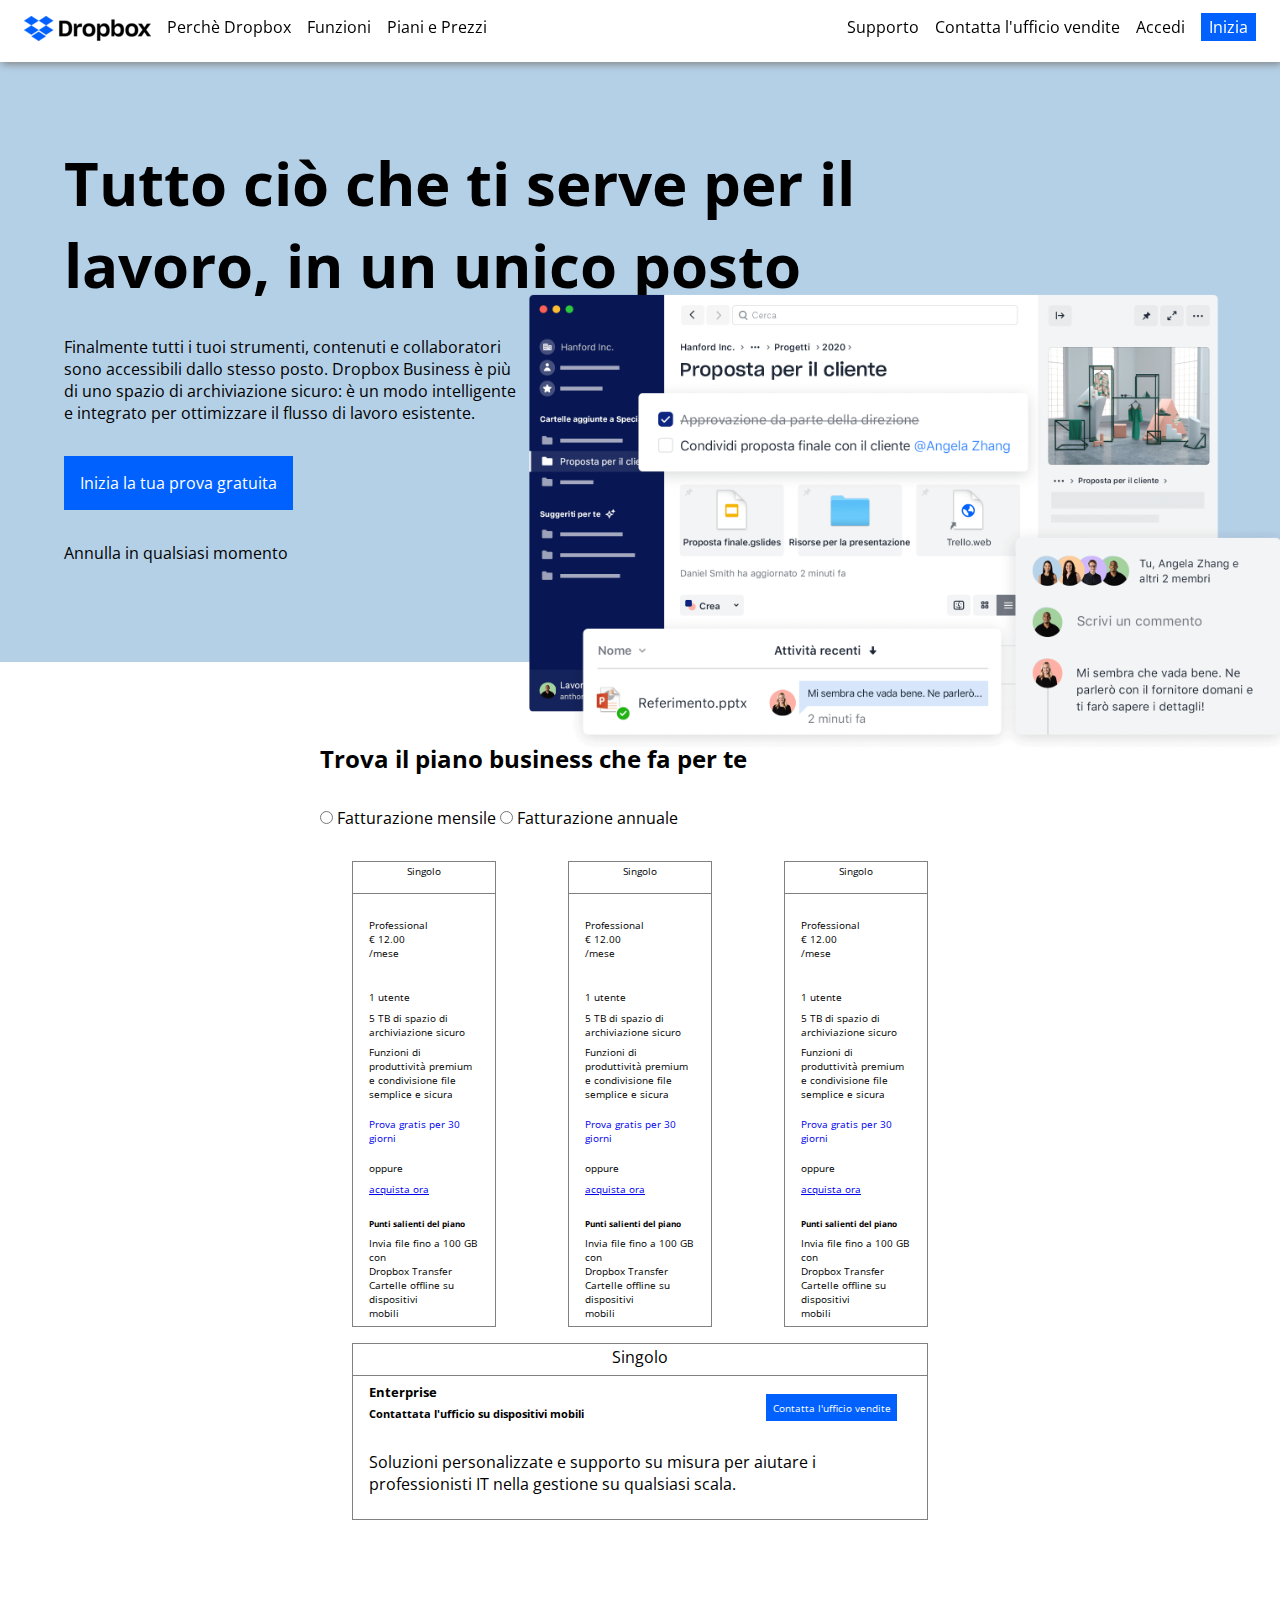
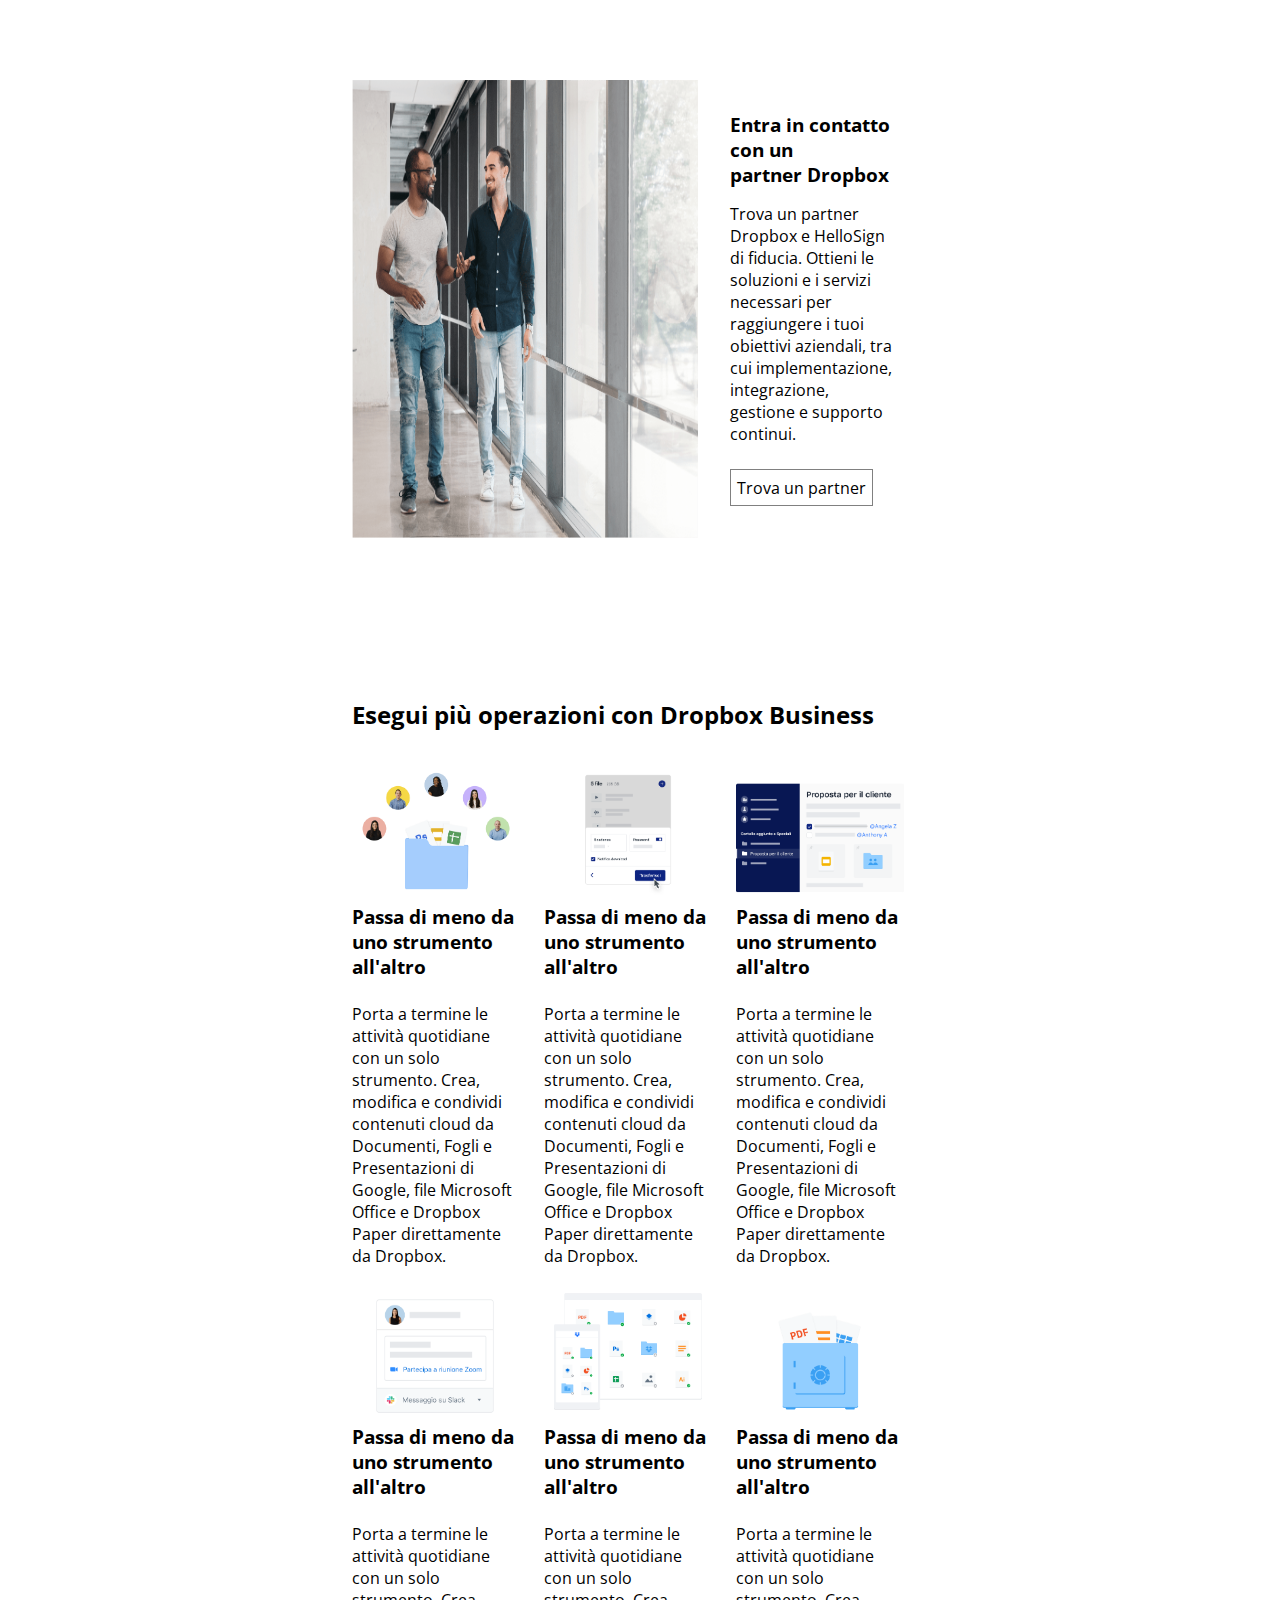
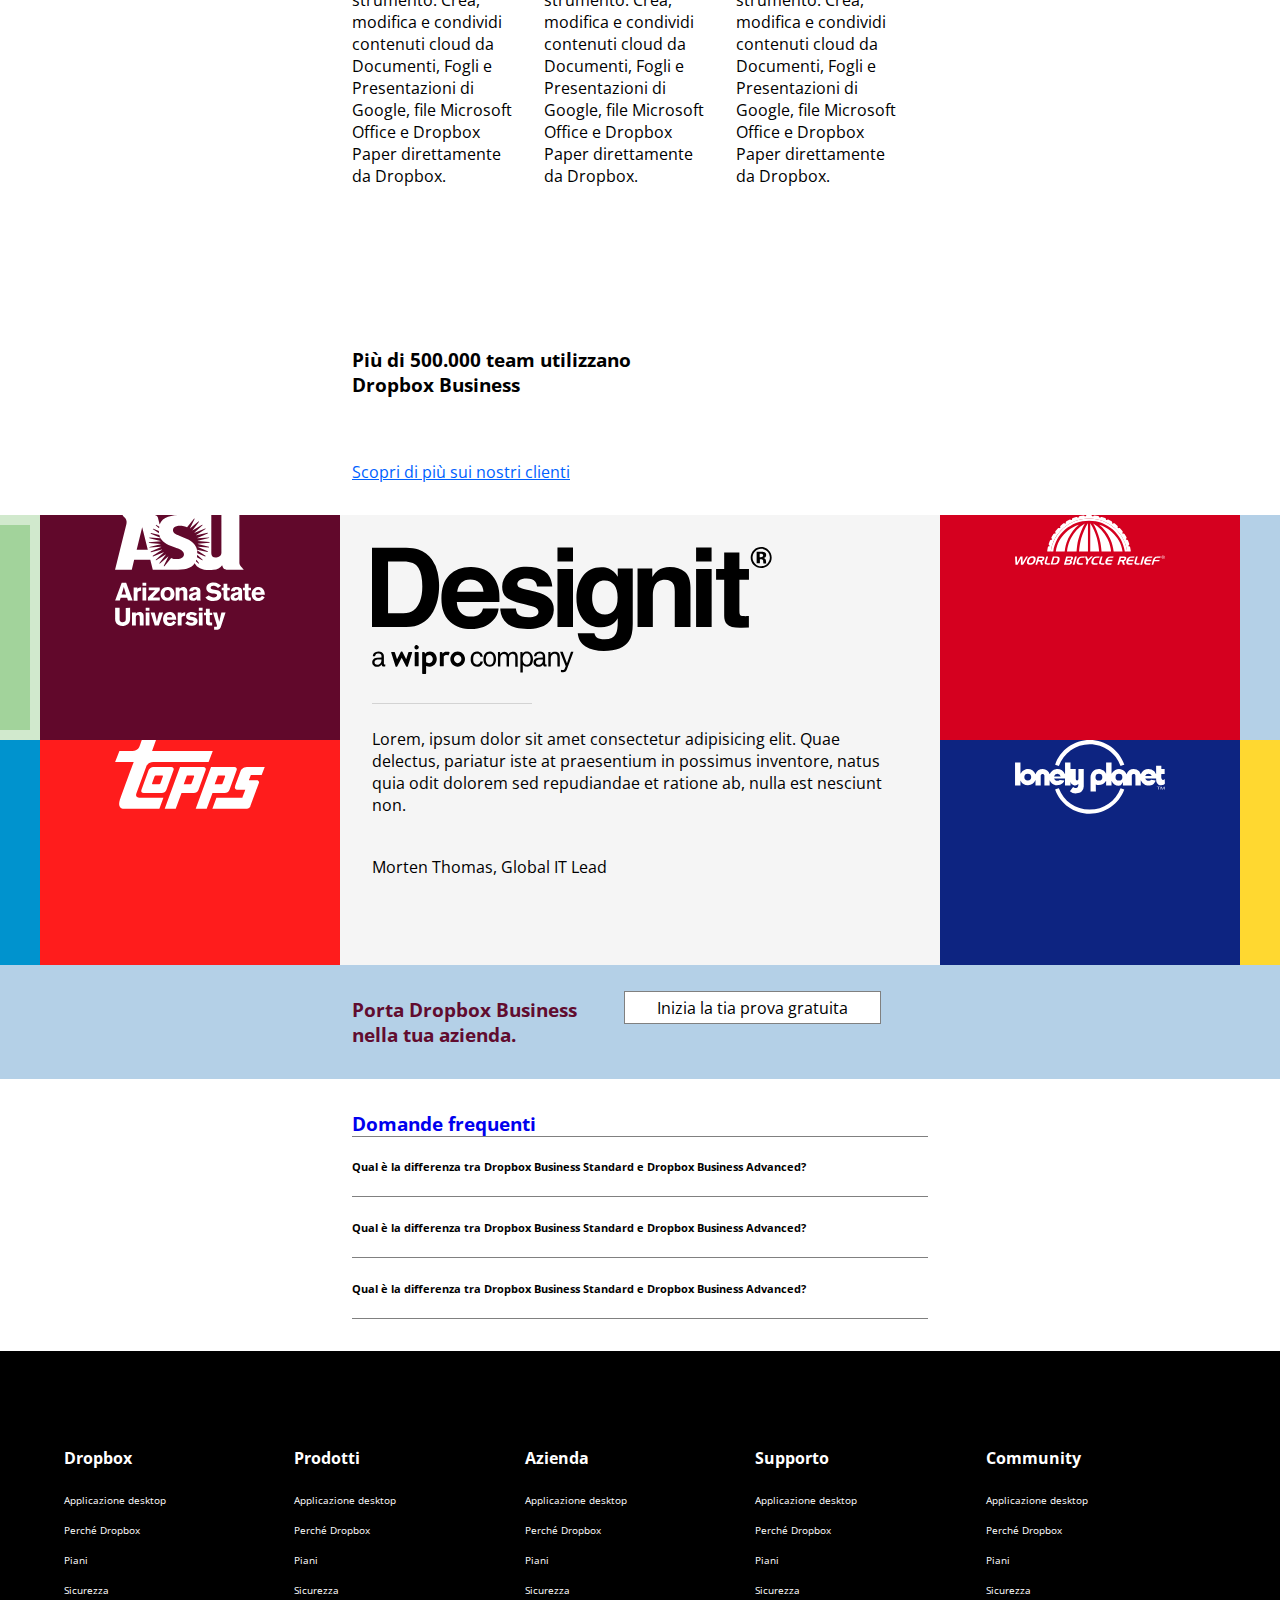
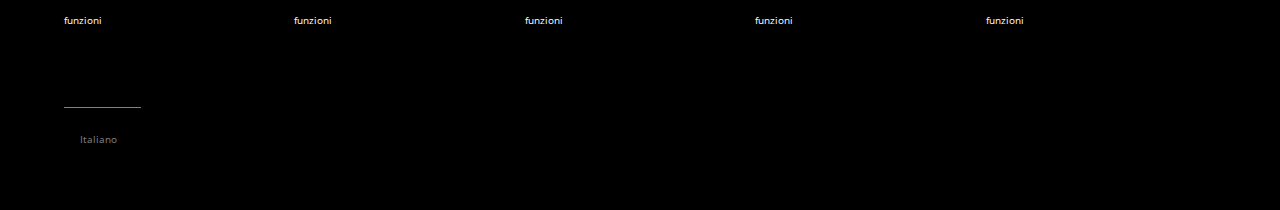
==== commit 4a7022f0: "main: BRANDs banner" ====
--- a/index.html
+++ b/index.html
@@ -526,7 +526,9 @@
                         </div>
                         <div class="square_bn_skyblue">
                             <div>
-                                <img src="./assets/img/university_of_florida.svg" alt="">
+                                <img
+                                    src="./assets/img/university_of_florida.svg"
+                                    alt="">
                             </div>
                         </div>
                     </section>
@@ -534,7 +536,9 @@
                     <section class="brands_lf_down">
                         <div class="square_bn_brown">
                             <div>
-                                <img src="./assets/img/arizona_state_university.svg" alt="">
+                                <img
+                                    src="./assets/img/arizona_state_university.svg"
+                                    alt="">
                             </div>
                         </div>
                         <div class="square_bn_red">
@@ -542,7 +546,6 @@
                                 <img src="./assets/img/topps.svg" alt="">
                             </div>
                         </div>
-
                     </section>
                 </section>
                 <!-- brands left -->
@@ -553,6 +556,19 @@
                             <div>
                                 <img src="./assets/img/designit.svg" alt="">
                             </div>
+                            <div class="members">
+                                <div class="cutline"></div>
+                                <p>
+                                    Lorem, ipsum dolor sit amet consectetur
+                                    adipisicing elit. Quae delectus, pariatur
+                                    iste at praesentium in possimus inventore,
+                                    natus quia odit dolorem sed repudiandae et
+                                    ratione ab, nulla est nesciunt non.
+                                </p>
+                            </div>
+                            <div class="mt_global">
+                                <span>Morten Thomas, Global IT Lead</span>
+                            </div>
                         </div>
                     </section>
 
@@ -563,12 +579,14 @@
                     <section class="brands_lf_up">
                         <div class="square_bn_darkred">
                             <div>
-                                <img src="./assets/img/world_bicycle_relief.svg" alt="">
+                                <img src="./assets/img/world_bicycle_relief.svg"
+                                    alt="">
                             </div>
                         </div>
                         <div class="square_bn_darkblue">
                             <div>
-                                <img src="./assets/img/lonely_planet.svg" alt="">
+                                <img src="./assets/img/lonely_planet.svg"
+                                    alt="">
                             </div>
                         </div>
                     </section>
@@ -581,7 +599,8 @@
                         </div>
                         <div class="square_bn_yellow">
                             <div>
-                                <img src="./assets/img/clear_channel.svg" alt="">
+                                <img src="./assets/img/clear_channel.svg"
+                                    alt="">
                             </div>
                         </div>
 
--- a/css/style.css
+++ b/css/style.css
@@ -21,12 +21,13 @@
     --ds-designt: #a2d39b;
     --ds-asu: #61082b;
     --ds-uf: #0093ce;
-    --ds-center:#f5f5f5;
+    --ds-center: #f5f5f5;
     --ds-topps: #ff1c1c;
     --ds-wbr: #d5001f;
     --ds-hearts: #b4d0e7;
     --ds-lonely: #0d2481;
     --ds-clear: #ffd830;
+    --ds-bordergreen:#d1e9cd;
 }
 
 a {
@@ -447,19 +448,18 @@
     margin: auto;
 }
 
-
-.brands_lf img{
-    width: 60%;
-    display: flex;
-    justify-content: center;
+.brands_lf img {
+    width: 50%;
     filter: invert(100%);
+    display: block;
+    margin: auto;
 }
 
 .brands {
     height: 100%;
 }
 
-.square_bn{
+.square_bn {
     width: 300px;
     height: 25vh;
     color: var(--ds-light);
@@ -469,52 +469,69 @@
     height: 100%;
 }
 
-.center_bd{
-    width: 600px;
-    height: 50vh;
-}
-
-.square_bn_green{
+.square_bn_green {
     width: 300px;
     height: 25vh;
     background-color: var(--ds-designt);
-}
-.square_bn_brown{
+    border: 10px solid var(--ds-bordergreen);
+    /* background-image: linear-gradient(to right, var(--ds-bordergreen), var(--ds-designt) ); */
+}
+
+.square_bn_brown {
     width: 300px;
     height: 25vh;
     background-color: var(--ds-asu);
 }
-.square_bn_skyblue{
+
+.square_bn_skyblue {
     width: 300px;
     height: 25vh;
     background-color: var(--ds-uf);
 }
-.square_bn_red{
+
+.square_bn_red {
     width: 300px;
     height: 25vh;
     background-color: var(--ds-topps);
 }
-.center_bd_lightgray{
+
+.center_bd_lightgray {
     width: 600px;
     height: 50vh;
     background-color: var(--ds-center);
-}
-.square_bn_darkred{
+    padding: 2rem;
+}
+
+.cutline{
+    width: 160px;
+    border-top:1px solid lightgray;
+    margin-bottom: 1.5rem;
+}
+.members{
+    margin-top: 1.5rem;
+    margin-bottom: 2.5rem;
+}
+
+
+.square_bn_darkred {
     width: 300px;
     height: 25vh;
     background-color: var(--ds-wbr);
 }
-.square_bn_darkblue{
+
+.square_bn_darkblue {
     width: 300px;
     height: 25vh;
     background-color: var(--ds-lonely);
 }
-.square_bn_lightblue{
+
+.square_bn_lightblue {
     width: 300px;
     height: 25vh;
     background-color: var(--ds-hearts);
 }
-.square_bn_yellow{
+
+.square_bn_yellow {
     width: 300px;
     height: 25vh;
     background-color: var(--ds-clear);
